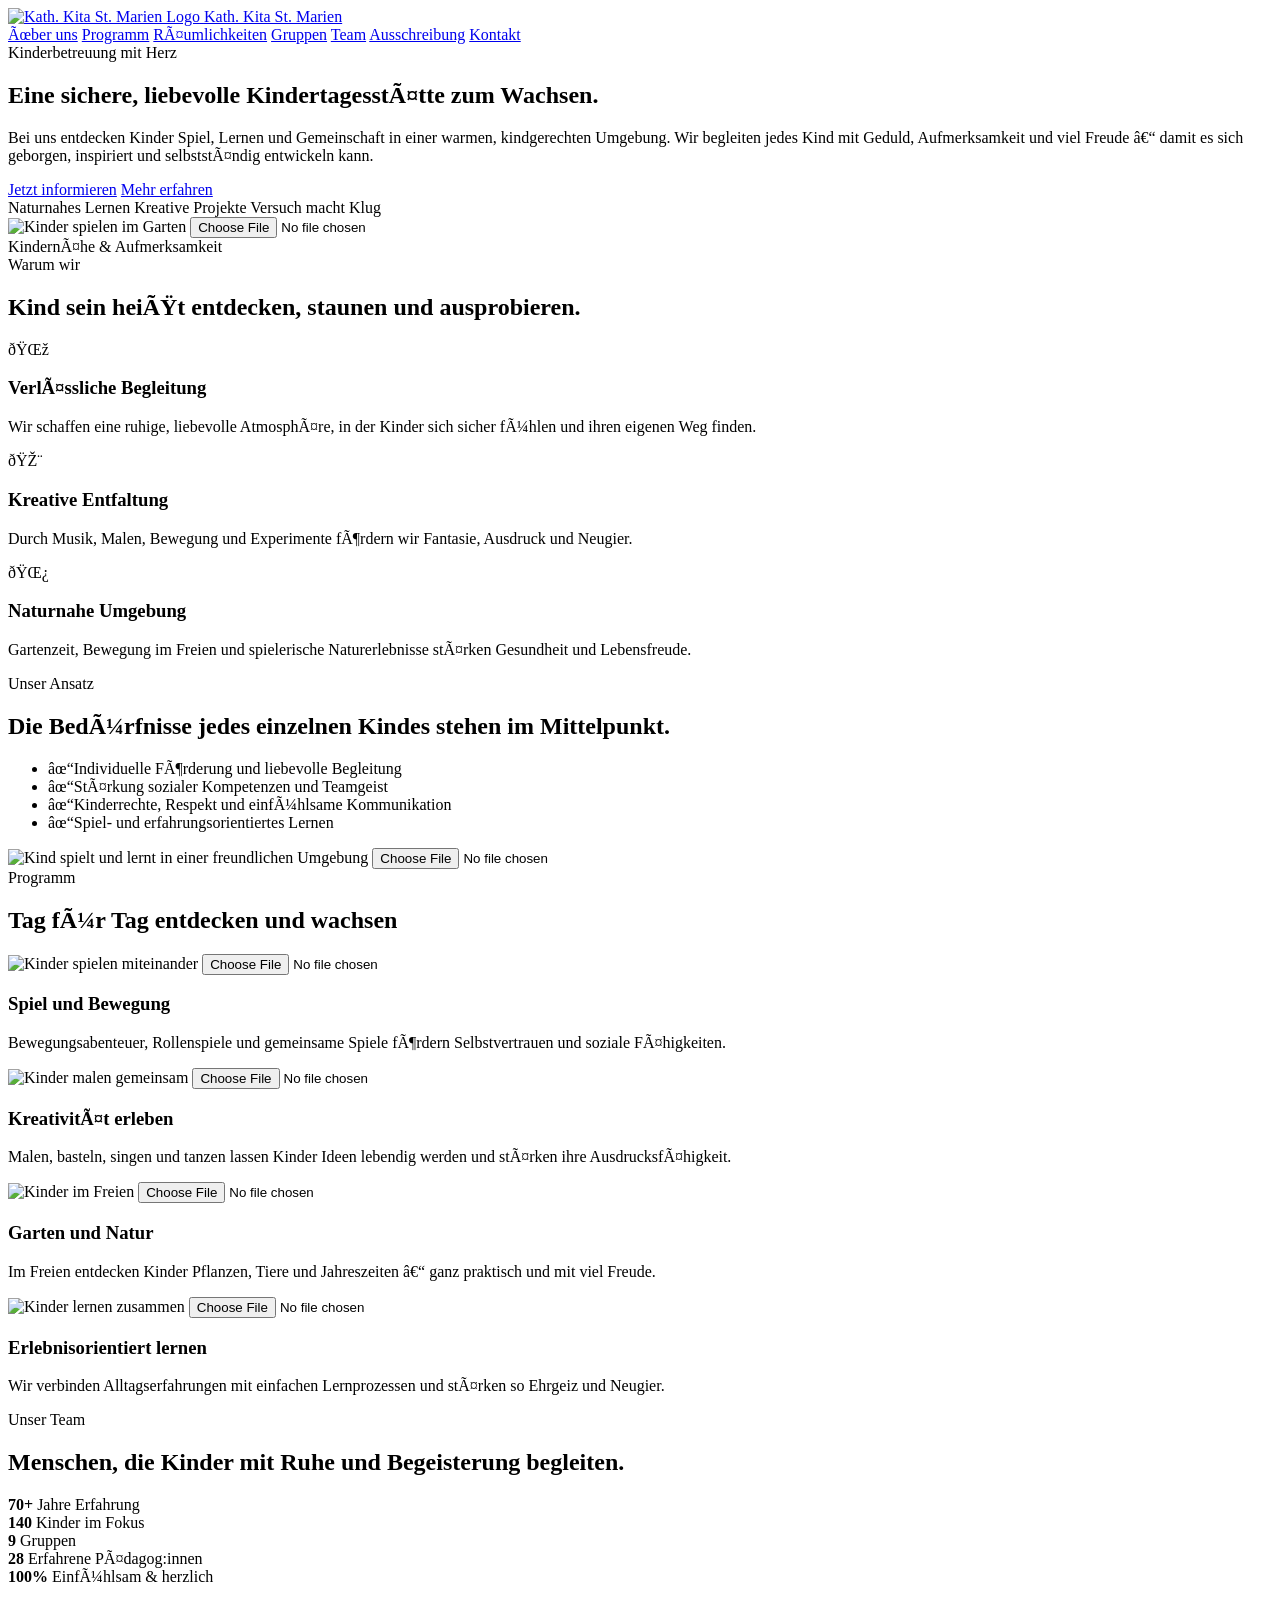
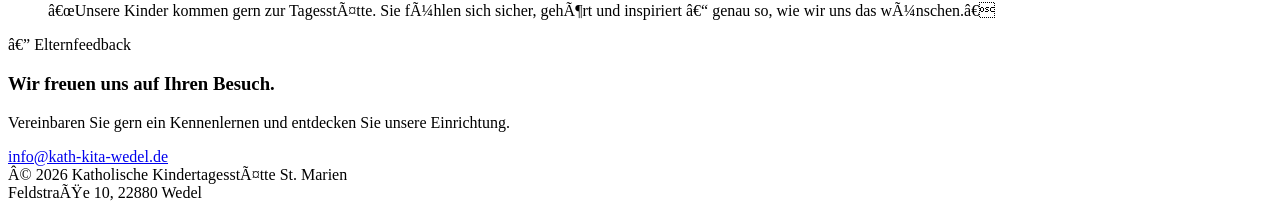
==== index.html @ 7c3480d8 "Create index.html" ====
<!DOCTYPE html>
<html lang="de">
  <head>
    <meta charset="UTF-8" />
    <meta name="viewport" content="width=device-width, initial-scale=1.0" />
    <title>Kath. Kita St. Marien</title>

    <link rel="stylesheet" href="style.css" />
  </head>

  <body class="content-loading">
    <header>
      <div class="container nav">
        <a href="#home" class="logo" aria-label="Kath. Kita St. Marien Startseite">
          <img src="Logo.png" alt="Kath. Kita St. Marien Logo" class="logo-mark" data-image-field="logo" data-page="home" />
          <span>Kath. Kita St. Marien</span>
        </a>

        <nav class="nav-links" aria-label="Hauptnavigation">
          <a href="#ueber-uns">Ãœber uns</a>
          <a href="#programm">Programm</a>
          <a href="raeumlichkeiten.html">RÃ¤umlichkeiten</a>
          <a href="gruppen.html">Gruppen</a>
          <a href="#team">Team</a>
          <a href="ausschreibung.html">Ausschreibung</a>
          <a href="#kontakt">Kontakt</a>
        </nav>

        <div class="editor-header">
          <button id="login-trigger" class="cta cta-secondary small editor-toggle" type="button" title="Website bearbeiten" hidden>âœŽ</button>
          <button id="logout-trigger" class="cta cta-primary small editor-toggle" type="button" title="Abmelden" hidden>âŽ‹</button>
        </div>
      </div>
    </header>

    <div id="login-modal" class="login-modal" hidden>
      <div class="login-card">
        <div class="login-header">
          <h3>Anmeldung</h3>
          <button type="button" class="close-login" id="close-login-modal" aria-label="SchlieÃŸen">Ã—</button>
        </div>
        <form id="login-form">
          <input id="login-email" type="email" placeholder="E-Mail" required />
          <input id="login-password" type="password" placeholder="Passwort" required />
          <button class="cta cta-primary" type="submit">Einloggen</button>
        </form>
        <div id="login-message" class="save-status"></div>
      </div>
    </div>

    <main id="home">
      <section class="hero">
        <div class="container hero-inner">
          <div class="hero-copy">
            <div class="eyebrow" data-field="eyebrow_home" data-page="home">Kinderbetreuung mit Herz</div>
            <h1 data-field="hero_title" data-page="home">Eine sichere, liebevolle KindertagesstÃ¤tte zum Wachsen.</h1>
            <p data-field="hero_text" data-page="home">
              Bei uns entdecken Kinder Spiel, Lernen und Gemeinschaft in einer warmen,
              kindgerechten Umgebung. Wir begleiten jedes Kind mit Geduld, Aufmerksamkeit
              und viel Freude â€“ damit es sich geborgen, inspiriert und selbststÃ¤ndig entwickeln kann.
            </p>

            <div class="hero-actions">
              <a href="#kontakt" class="cta cta-primary">Jetzt informieren</a>
              <a href="#programm" class="cta cta-secondary">Mehr erfahren</a>
            </div>

            <div class="hero-pills" aria-label="Unsere Schwerpunkte">
              <span class="pill" data-field="pill_1" data-page="home">Naturnahes Lernen</span>
              <span class="pill" data-field="pill_2" data-page="home">Kreative Projekte</span>
              <span class="pill" data-field="pill_3" data-page="home">Versuch macht Klug</span>
            </div>
          </div>

          <div class="hero-art" aria-label="Kinder spielen im Garten">
            <div class="image-card">
              <img src="https://images.unsplash.com/photo-1503454537195-1dcabb73ffb9?auto=format&fit=crop&w=900&q=80" alt="Kinder spielen im Garten" data-image-field="hero_image" data-page="home" />
              <input id="file-input-hero_image" class="image-upload" type="file" accept="image/png,image/jpeg,image/webp" />
            </div>
            <div class="floating-note" data-field="hero_note" data-page="home">
              <span>KindernÃ¤he & Aufmerksamkeit</span>
            </div>
          </div>
        </div>
      </section>

      <section class="section" id="ueber-uns">
        <div class="container">
          <div class="section-header">
            <div>
              <div class="eyebrow" data-field="why_eyebrow" data-page="home">Warum wir</div>
              <h2 data-field="why_title" data-page="home">Kind sein heiÃŸt entdecken, staunen und ausprobieren.</h2>
            </div>
          </div>

          <div class="cards">
            <article class="card">
              <div class="icon peach">ðŸŒž</div>
              <h3 data-field="card_title_1" data-page="home">VerlÃ¤ssliche Begleitung</h3>
              <p data-field="card_text_1" data-page="home">Wir schaffen eine ruhige, liebevolle AtmosphÃ¤re, in der Kinder sich sicher fÃ¼hlen und ihren eigenen Weg finden.</p>
            </article>

            <article class="card">
              <div class="icon lavender">ðŸŽ¨</div>
              <h3 data-field="card_title_2" data-page="home">Kreative Entfaltung</h3>
              <p data-field="card_text_2" data-page="home">Durch Musik, Malen, Bewegung und Experimente fÃ¶rdern wir Fantasie, Ausdruck und Neugier.</p>
            </article>

            <article class="card">
              <div class="icon mint">ðŸŒ¿</div>
              <h3 data-field="card_title_3" data-page="home">Naturnahe Umgebung</h3>
              <p data-field="card_text_3" data-page="home">Gartenzeit, Bewegung im Freien und spielerische Naturerlebnisse stÃ¤rken Gesundheit und Lebensfreude.</p>
            </article>
          </div>
        </div>
      </section>

      <section class="section">
        <div class="container about">
          <div class="about-content">
            <div class="eyebrow" data-field="approach_eyebrow" data-page="home">Unser Ansatz</div>
            <h2 data-field="approach_title" data-page="home">Die BedÃ¼rfnisse jedes einzelnen Kindes stehen im Mittelpunkt.</h2>
            <ul class="checklist">
              <li><span class="check">âœ“</span><span data-field="check_1" data-page="home">Individuelle FÃ¶rderung und liebevolle Begleitung</span></li>
              <li><span class="check">âœ“</span><span data-field="check_2" data-page="home">StÃ¤rkung sozialer Kompetenzen und Teamgeist</span></li>
              <li><span class="check">âœ“</span><span data-field="check_3" data-page="home">Kinderrechte, Respekt und einfÃ¼hlsame Kommunikation</span></li>
              <li><span class="check">âœ“</span><span data-field="check_4" data-page="home">Spiel- und erfahrungsorientiertes Lernen</span></li>
            </ul>
          </div>

          <div class="about-photo" aria-label="Kind in der TagesstÃ¤tte">
            <img src="https://images.unsplash.com/photo-1516627145497-ae6968895b74?auto=format&fit=crop&w=900&q=80" alt="Kind spielt und lernt in einer freundlichen Umgebung" data-image-field="about_image" data-page="home" />
            <input id="file-input-about_image" class="image-upload" type="file" accept="image/png,image/jpeg,image/webp" />
          </div>
        </div>
      </section>

      <section class="section" id="programm">
        <div class="container">
          <div class="section-header">
            <div>
              <div class="eyebrow" data-field="program_eyebrow" data-page="home">Programm</div>
              <h2 data-field="program_title" data-page="home">Tag fÃ¼r Tag entdecken und wachsen</h2>
            </div>
          </div>

          <div class="program-grid">
            <article class="program-item">
              <img src="https://images.unsplash.com/photo-1516627145497-ae6968895b74?auto=format&fit=crop&w=900&q=80" alt="Kinder spielen miteinander" data-image-field="program_image_1" data-page="home" />
              <input id="file-input-program_image_1" class="image-upload" type="file" accept="image/png,image/jpeg,image/webp" />
              <div class="program-content">
                <h3 data-field="program_title_1" data-page="home">Spiel und Bewegung</h3>
                <p data-field="program_text_1" data-page="home">Bewegungsabenteuer, Rollenspiele und gemeinsame Spiele fÃ¶rdern Selbstvertrauen und soziale FÃ¤higkeiten.</p>
              </div>
            </article>

            <article class="program-item">
              <img src="https://images.unsplash.com/photo-1503676260728-1c00da094a0b?auto=format&fit=crop&w=900&q=80" alt="Kinder malen gemeinsam" data-image-field="program_image_2" data-page="home" />
              <input id="file-input-program_image_2" class="image-upload" type="file" accept="image/png,image/jpeg,image/webp" />
              <div class="program-content">
                <h3 data-field="program_title_2" data-page="home">KreativitÃ¤t erleben</h3>
                <p data-field="program_text_2" data-page="home">Malen, basteln, singen und tanzen lassen Kinder Ideen lebendig werden und stÃ¤rken ihre AusdrucksfÃ¤higkeit.</p>
              </div>
            </article>

            <article class="program-item">
              <img src="https://images.unsplash.com/photo-1503454537195-1dcabb73ffb9?auto=format&fit=crop&w=900&q=80" alt="Kinder im Freien" data-image-field="program_image_3" data-page="home" />
              <input id="file-input-program_image_3" class="image-upload" type="file" accept="image/png,image/jpeg,image/webp" />
              <div class="program-content">
                <h3 data-field="program_title_3" data-page="home">Garten und Natur</h3>
                <p data-field="program_text_3" data-page="home">Im Freien entdecken Kinder Pflanzen, Tiere und Jahreszeiten â€“ ganz praktisch und mit viel Freude.</p>
              </div>
            </article>

            <article class="program-item">
              <img src="https://images.unsplash.com/photo-1544717305-2782549b5136?auto=format&fit=crop&w=900&q=80" alt="Kinder lernen zusammen" data-image-field="program_image_4" data-page="home" />
              <input id="file-input-program_image_4" class="image-upload" type="file" accept="image/png,image/jpeg,image/webp" />
              <div class="program-content">
                <h3 data-field="program_title_4" data-page="home">Erlebnisorientiert lernen</h3>
                <p data-field="program_text_4" data-page="home">Wir verbinden Alltagserfahrungen mit einfachen Lernprozessen und stÃ¤rken so Ehrgeiz und Neugier.</p>
              </div>
            </article>
          </div>
        </div>
      </section>

      <section class="section" id="team">
        <div class="container">
          <div class="section-header">
            <div>
              <div class="eyebrow" data-field="team_eyebrow" data-page="home">Unser Team</div>
              <h2 data-field="team_title" data-page="home">Menschen, die Kinder mit Ruhe und Begeisterung begleiten.</h2>
            </div>
          </div>

          <div class="stats">
            <div class="stat">
              <strong>70+</strong>
              <span>Jahre Erfahrung</span>
            </div>
            <div class="stat">
              <strong>140</strong>
              <span>Kinder im Fokus</span>
            </div>
            <div class="stat">
              <strong>9</strong>
              <span>Gruppen</span>
            </div>
            <div class="stat">
              <strong>28</strong>
              <span>Erfahrene PÃ¤dagog:innen</span>
            </div>
            <div class="stat">
              <strong>100%</strong>
              <span>EinfÃ¼hlsam & herzlich</span>
            </div>
          </div>
        </div>
      </section>

      <section class="section">
        <div class="container testimonial-box">
          <blockquote>
            â€œUnsere Kinder kommen gern zur TagesstÃ¤tte. Sie fÃ¼hlen sich sicher, gehÃ¶rt und inspiriert â€“ genau so, wie wir uns das wÃ¼nschen.â€
          </blockquote>
          <div class="quote-author">â€” Elternfeedback</div>
        </div>
      </section>

      <section class="section" id="kontakt">
        <div class="container">
          <div class="cta-banner">
            <div>
              <h3 data-field="contact_title" data-page="home">Wir freuen uns auf Ihren Besuch.</h3>
              <p data-field="contact_text" data-page="home">Vereinbaren Sie gern ein Kennenlernen und entdecken Sie unsere Einrichtung.</p>
            </div>
            <a href="mailto:info@kath-kita-wedel.de" class="cta cta-secondary" data-field="contact_email" data-page="home">info@kath-kita-wedel.de</a>
          </div>
        </div>
      </section>
    </main>

    <footer>
      <div class="container footer-inner">
        <div>Â© 2026 Katholische KindertagesstÃ¤tte St. Marien</div>
        <div>FeldstraÃŸe 10, 22880 Wedel</div>
      </div>
    </footer>
  </body>
  <script src="https://cdn.jsdelivr.net/npm/@supabase/supabase-js@2"></script>
  <script src="supabase-config.js"></script>
  <script src="script.js"></script>
</html>
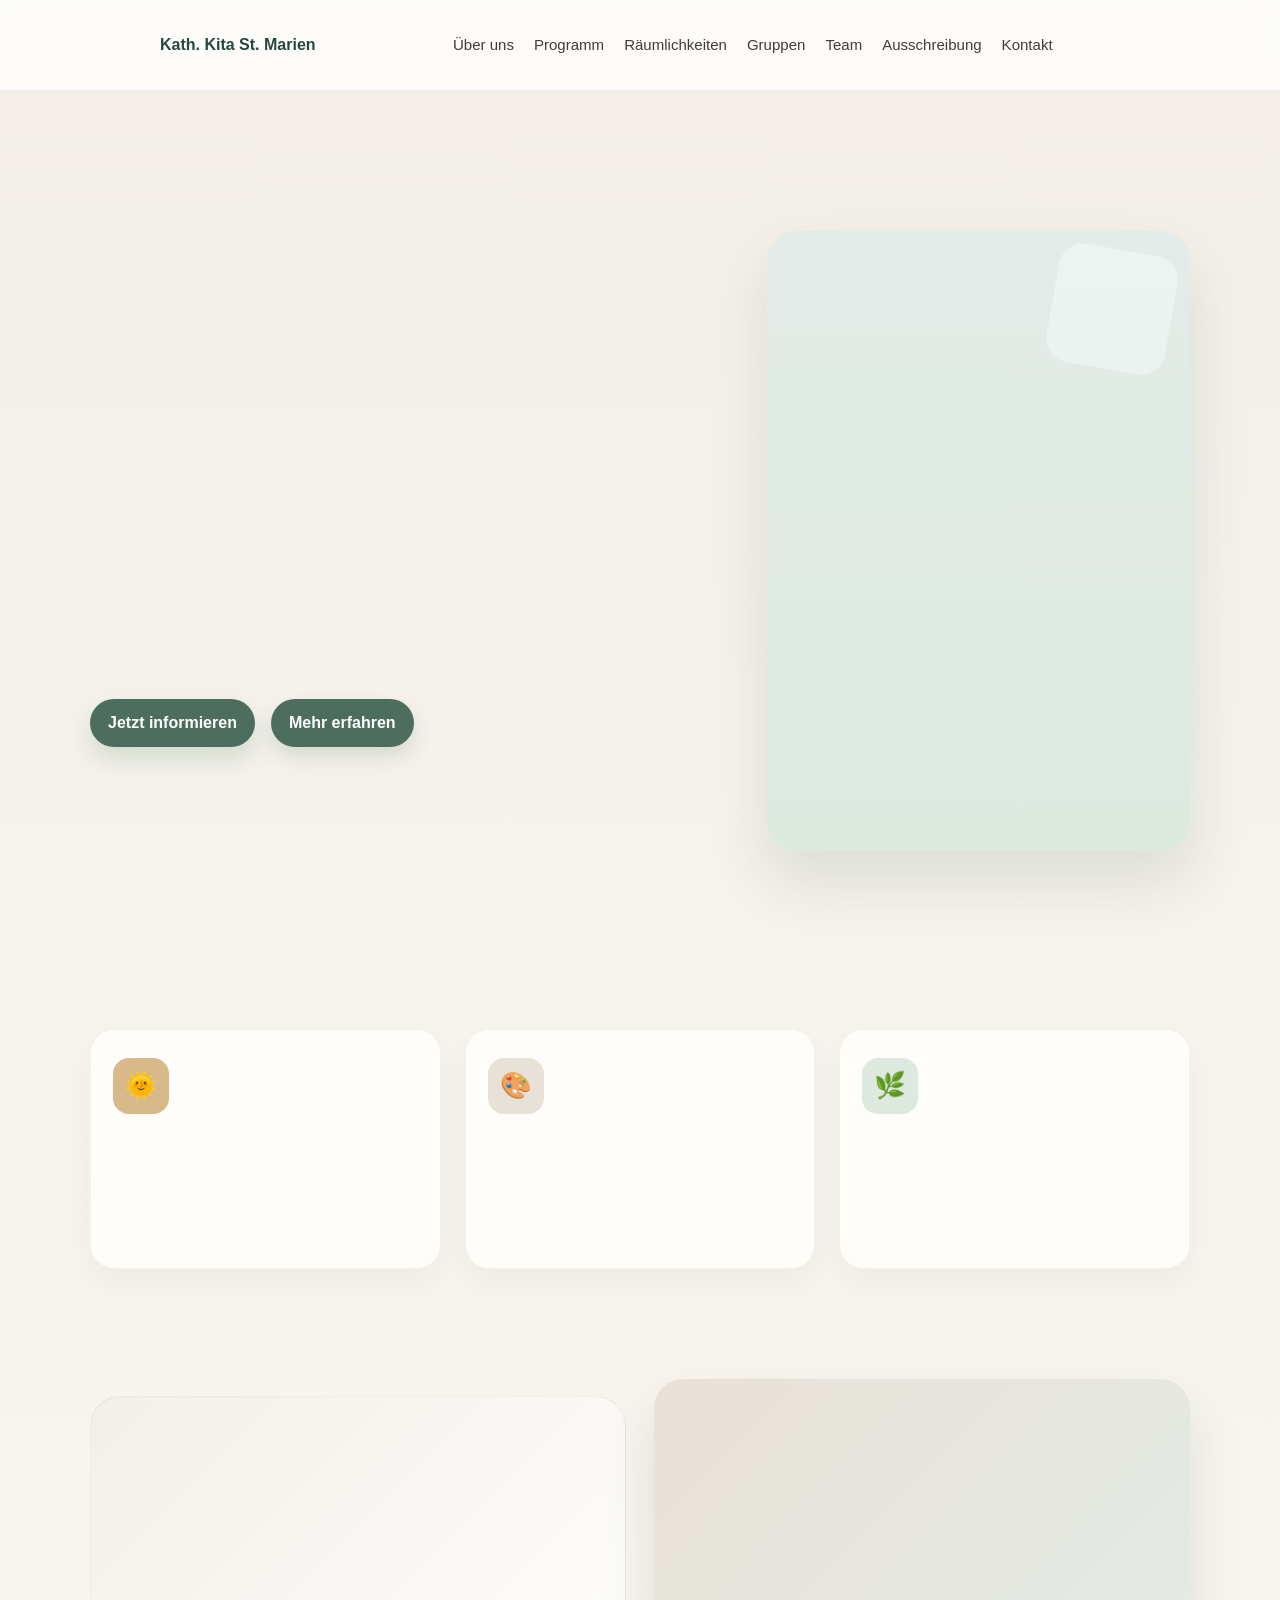
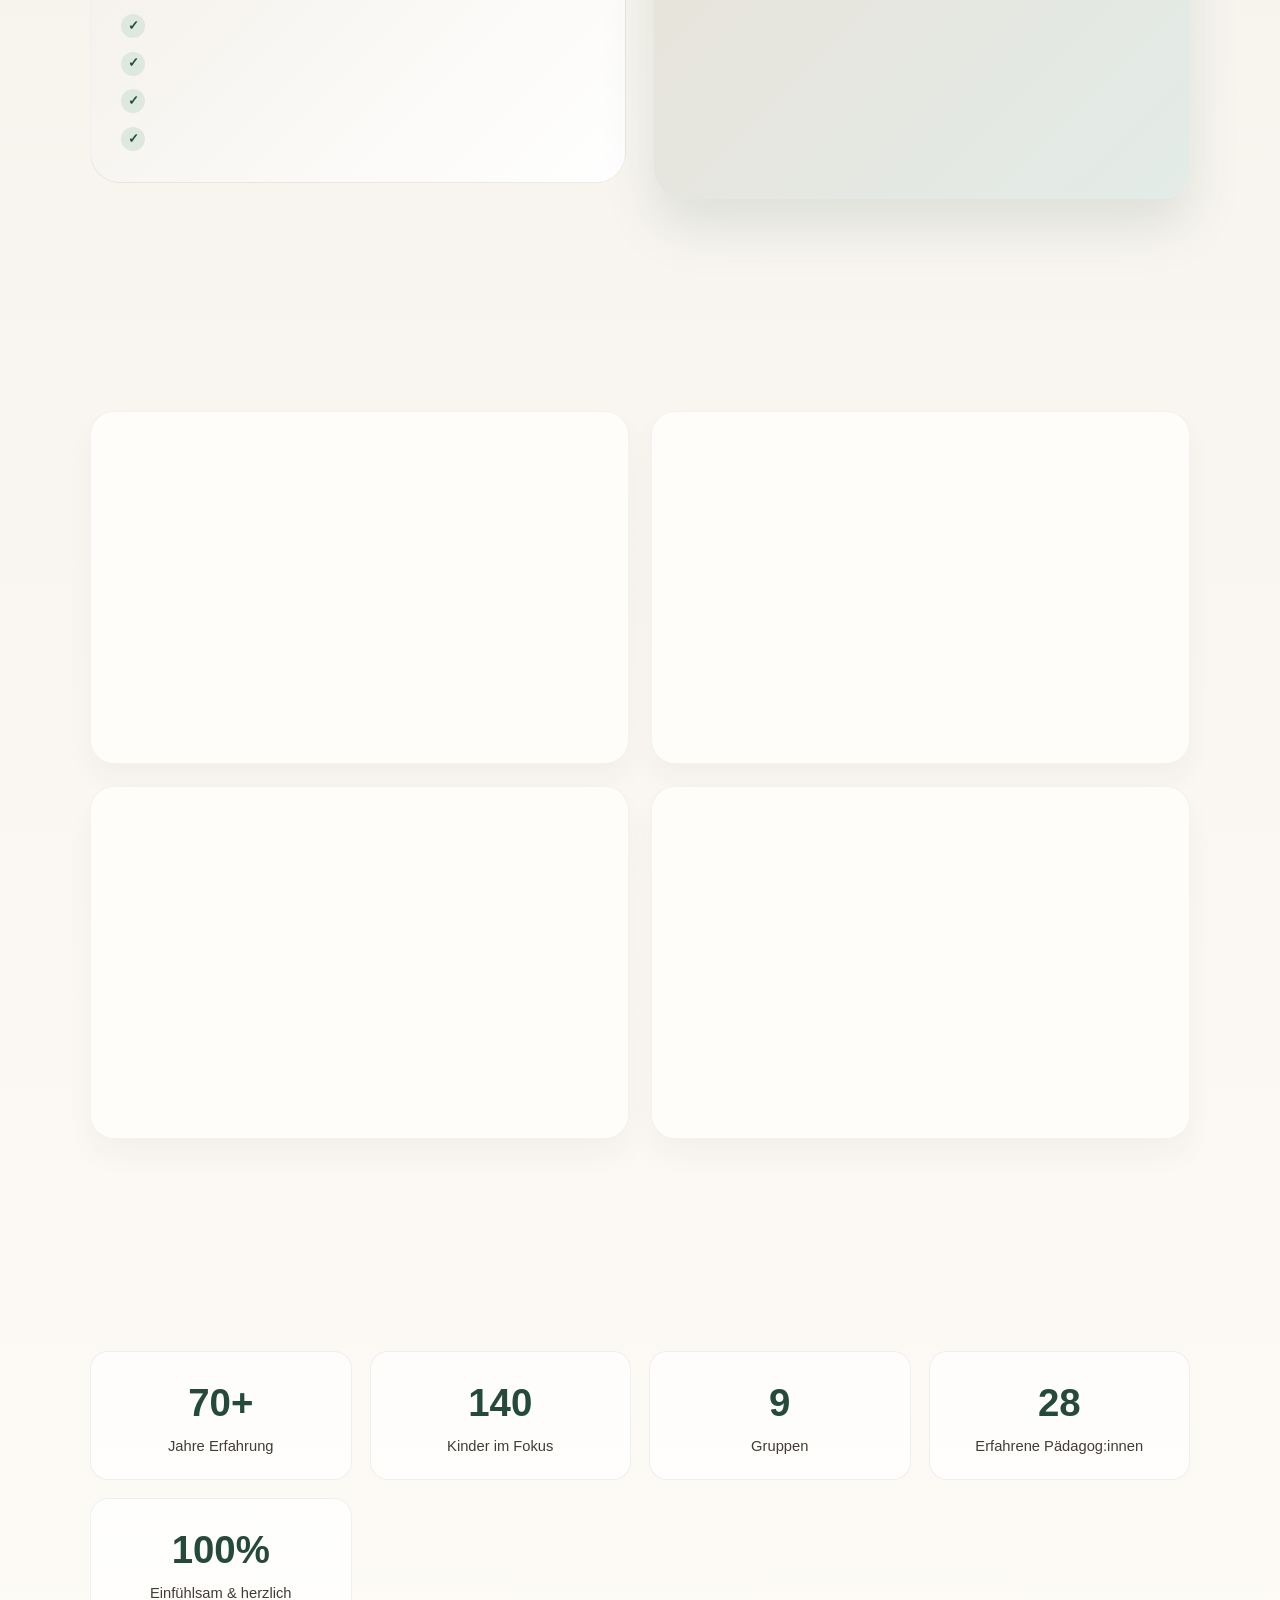
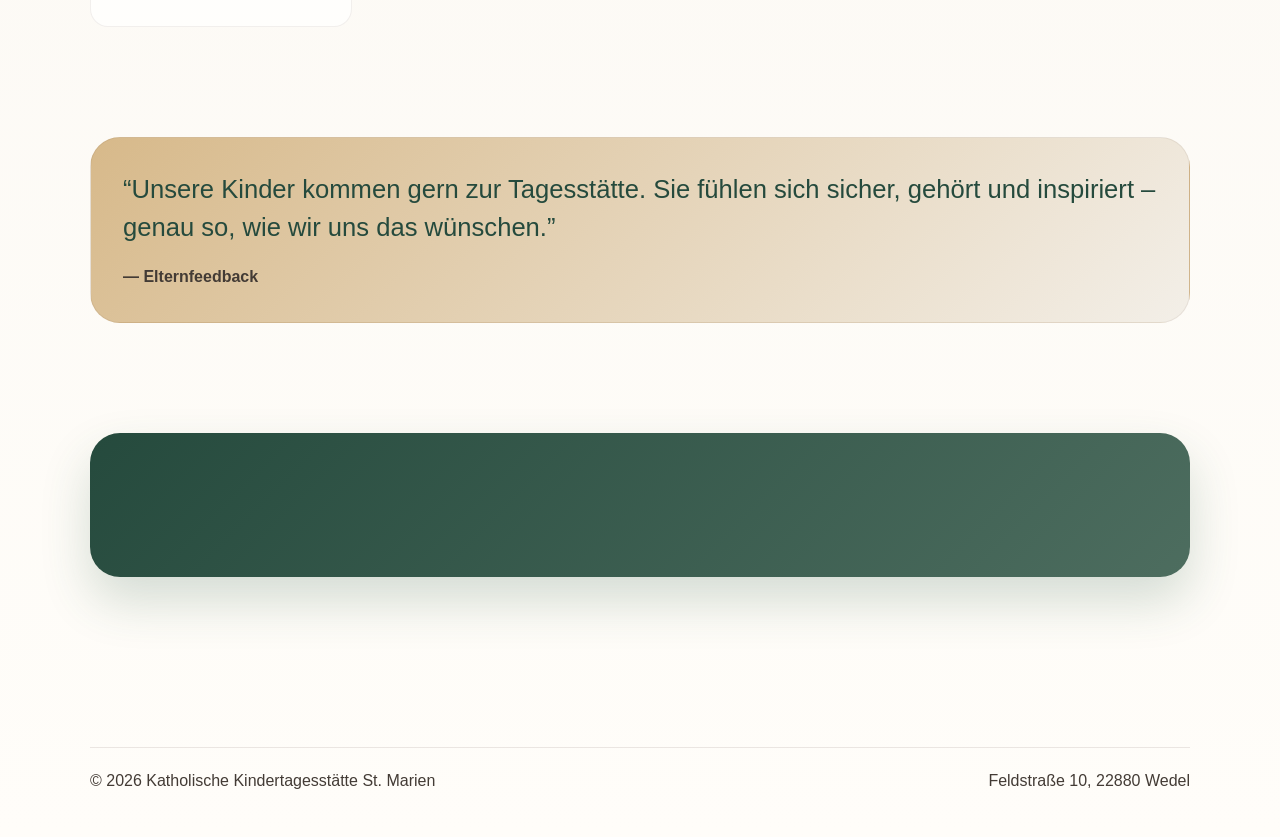
==== commit 6fbc5192: "Rename KitaHomeWebsite.html to index.html" ====
--- a/index.html
+++ b/index.html
@@ -1,254 +1,254 @@
-<!DOCTYPE html>
-<html lang="de">
-  <head>
-    <meta charset="UTF-8" />
-    <meta name="viewport" content="width=device-width, initial-scale=1.0" />
-    <title>Kath. Kita St. Marien</title>
-
-    <link rel="stylesheet" href="style.css" />
-  </head>
-
-  <body class="content-loading">
-    <header>
-      <div class="container nav">
-        <a href="#home" class="logo" aria-label="Kath. Kita St. Marien Startseite">
-          <img src="Logo.png" alt="Kath. Kita St. Marien Logo" class="logo-mark" data-image-field="logo" data-page="home" />
-          <span>Kath. Kita St. Marien</span>
-        </a>
-
-        <nav class="nav-links" aria-label="Hauptnavigation">
-          <a href="#ueber-uns">Ãœber uns</a>
-          <a href="#programm">Programm</a>
-          <a href="raeumlichkeiten.html">RÃ¤umlichkeiten</a>
-          <a href="gruppen.html">Gruppen</a>
-          <a href="#team">Team</a>
-          <a href="ausschreibung.html">Ausschreibung</a>
-          <a href="#kontakt">Kontakt</a>
-        </nav>
-
-        <div class="editor-header">
-          <button id="login-trigger" class="cta cta-secondary small editor-toggle" type="button" title="Website bearbeiten" hidden>âœŽ</button>
-          <button id="logout-trigger" class="cta cta-primary small editor-toggle" type="button" title="Abmelden" hidden>âŽ‹</button>
-        </div>
-      </div>
-    </header>
-
-    <div id="login-modal" class="login-modal" hidden>
-      <div class="login-card">
-        <div class="login-header">
-          <h3>Anmeldung</h3>
-          <button type="button" class="close-login" id="close-login-modal" aria-label="SchlieÃŸen">Ã—</button>
-        </div>
-        <form id="login-form">
-          <input id="login-email" type="email" placeholder="E-Mail" required />
-          <input id="login-password" type="password" placeholder="Passwort" required />
-          <button class="cta cta-primary" type="submit">Einloggen</button>
-        </form>
-        <div id="login-message" class="save-status"></div>
-      </div>
-    </div>
-
-    <main id="home">
-      <section class="hero">
-        <div class="container hero-inner">
-          <div class="hero-copy">
-            <div class="eyebrow" data-field="eyebrow_home" data-page="home">Kinderbetreuung mit Herz</div>
-            <h1 data-field="hero_title" data-page="home">Eine sichere, liebevolle KindertagesstÃ¤tte zum Wachsen.</h1>
-            <p data-field="hero_text" data-page="home">
-              Bei uns entdecken Kinder Spiel, Lernen und Gemeinschaft in einer warmen,
-              kindgerechten Umgebung. Wir begleiten jedes Kind mit Geduld, Aufmerksamkeit
-              und viel Freude â€“ damit es sich geborgen, inspiriert und selbststÃ¤ndig entwickeln kann.
-            </p>
-
-            <div class="hero-actions">
-              <a href="#kontakt" class="cta cta-primary">Jetzt informieren</a>
-              <a href="#programm" class="cta cta-secondary">Mehr erfahren</a>
-            </div>
-
-            <div class="hero-pills" aria-label="Unsere Schwerpunkte">
-              <span class="pill" data-field="pill_1" data-page="home">Naturnahes Lernen</span>
-              <span class="pill" data-field="pill_2" data-page="home">Kreative Projekte</span>
-              <span class="pill" data-field="pill_3" data-page="home">Versuch macht Klug</span>
-            </div>
-          </div>
-
-          <div class="hero-art" aria-label="Kinder spielen im Garten">
-            <div class="image-card">
-              <img src="https://images.unsplash.com/photo-1503454537195-1dcabb73ffb9?auto=format&fit=crop&w=900&q=80" alt="Kinder spielen im Garten" data-image-field="hero_image" data-page="home" />
-              <input id="file-input-hero_image" class="image-upload" type="file" accept="image/png,image/jpeg,image/webp" />
-            </div>
-            <div class="floating-note" data-field="hero_note" data-page="home">
-              <span>KindernÃ¤he & Aufmerksamkeit</span>
-            </div>
-          </div>
-        </div>
-      </section>
-
-      <section class="section" id="ueber-uns">
-        <div class="container">
-          <div class="section-header">
-            <div>
-              <div class="eyebrow" data-field="why_eyebrow" data-page="home">Warum wir</div>
-              <h2 data-field="why_title" data-page="home">Kind sein heiÃŸt entdecken, staunen und ausprobieren.</h2>
-            </div>
-          </div>
-
-          <div class="cards">
-            <article class="card">
-              <div class="icon peach">ðŸŒž</div>
-              <h3 data-field="card_title_1" data-page="home">VerlÃ¤ssliche Begleitung</h3>
-              <p data-field="card_text_1" data-page="home">Wir schaffen eine ruhige, liebevolle AtmosphÃ¤re, in der Kinder sich sicher fÃ¼hlen und ihren eigenen Weg finden.</p>
-            </article>
-
-            <article class="card">
-              <div class="icon lavender">ðŸŽ¨</div>
-              <h3 data-field="card_title_2" data-page="home">Kreative Entfaltung</h3>
-              <p data-field="card_text_2" data-page="home">Durch Musik, Malen, Bewegung und Experimente fÃ¶rdern wir Fantasie, Ausdruck und Neugier.</p>
-            </article>
-
-            <article class="card">
-              <div class="icon mint">ðŸŒ¿</div>
-              <h3 data-field="card_title_3" data-page="home">Naturnahe Umgebung</h3>
-              <p data-field="card_text_3" data-page="home">Gartenzeit, Bewegung im Freien und spielerische Naturerlebnisse stÃ¤rken Gesundheit und Lebensfreude.</p>
-            </article>
-          </div>
-        </div>
-      </section>
-
-      <section class="section">
-        <div class="container about">
-          <div class="about-content">
-            <div class="eyebrow" data-field="approach_eyebrow" data-page="home">Unser Ansatz</div>
-            <h2 data-field="approach_title" data-page="home">Die BedÃ¼rfnisse jedes einzelnen Kindes stehen im Mittelpunkt.</h2>
-            <ul class="checklist">
-              <li><span class="check">âœ“</span><span data-field="check_1" data-page="home">Individuelle FÃ¶rderung und liebevolle Begleitung</span></li>
-              <li><span class="check">âœ“</span><span data-field="check_2" data-page="home">StÃ¤rkung sozialer Kompetenzen und Teamgeist</span></li>
-              <li><span class="check">âœ“</span><span data-field="check_3" data-page="home">Kinderrechte, Respekt und einfÃ¼hlsame Kommunikation</span></li>
-              <li><span class="check">âœ“</span><span data-field="check_4" data-page="home">Spiel- und erfahrungsorientiertes Lernen</span></li>
-            </ul>
-          </div>
-
-          <div class="about-photo" aria-label="Kind in der TagesstÃ¤tte">
-            <img src="https://images.unsplash.com/photo-1516627145497-ae6968895b74?auto=format&fit=crop&w=900&q=80" alt="Kind spielt und lernt in einer freundlichen Umgebung" data-image-field="about_image" data-page="home" />
-            <input id="file-input-about_image" class="image-upload" type="file" accept="image/png,image/jpeg,image/webp" />
-          </div>
-        </div>
-      </section>
-
-      <section class="section" id="programm">
-        <div class="container">
-          <div class="section-header">
-            <div>
-              <div class="eyebrow" data-field="program_eyebrow" data-page="home">Programm</div>
-              <h2 data-field="program_title" data-page="home">Tag fÃ¼r Tag entdecken und wachsen</h2>
-            </div>
-          </div>
-
-          <div class="program-grid">
-            <article class="program-item">
-              <img src="https://images.unsplash.com/photo-1516627145497-ae6968895b74?auto=format&fit=crop&w=900&q=80" alt="Kinder spielen miteinander" data-image-field="program_image_1" data-page="home" />
-              <input id="file-input-program_image_1" class="image-upload" type="file" accept="image/png,image/jpeg,image/webp" />
-              <div class="program-content">
-                <h3 data-field="program_title_1" data-page="home">Spiel und Bewegung</h3>
-                <p data-field="program_text_1" data-page="home">Bewegungsabenteuer, Rollenspiele und gemeinsame Spiele fÃ¶rdern Selbstvertrauen und soziale FÃ¤higkeiten.</p>
-              </div>
-            </article>
-
-            <article class="program-item">
-              <img src="https://images.unsplash.com/photo-1503676260728-1c00da094a0b?auto=format&fit=crop&w=900&q=80" alt="Kinder malen gemeinsam" data-image-field="program_image_2" data-page="home" />
-              <input id="file-input-program_image_2" class="image-upload" type="file" accept="image/png,image/jpeg,image/webp" />
-              <div class="program-content">
-                <h3 data-field="program_title_2" data-page="home">KreativitÃ¤t erleben</h3>
-                <p data-field="program_text_2" data-page="home">Malen, basteln, singen und tanzen lassen Kinder Ideen lebendig werden und stÃ¤rken ihre AusdrucksfÃ¤higkeit.</p>
-              </div>
-            </article>
-
-            <article class="program-item">
-              <img src="https://images.unsplash.com/photo-1503454537195-1dcabb73ffb9?auto=format&fit=crop&w=900&q=80" alt="Kinder im Freien" data-image-field="program_image_3" data-page="home" />
-              <input id="file-input-program_image_3" class="image-upload" type="file" accept="image/png,image/jpeg,image/webp" />
-              <div class="program-content">
-                <h3 data-field="program_title_3" data-page="home">Garten und Natur</h3>
-                <p data-field="program_text_3" data-page="home">Im Freien entdecken Kinder Pflanzen, Tiere und Jahreszeiten â€“ ganz praktisch und mit viel Freude.</p>
-              </div>
-            </article>
-
-            <article class="program-item">
-              <img src="https://images.unsplash.com/photo-1544717305-2782549b5136?auto=format&fit=crop&w=900&q=80" alt="Kinder lernen zusammen" data-image-field="program_image_4" data-page="home" />
-              <input id="file-input-program_image_4" class="image-upload" type="file" accept="image/png,image/jpeg,image/webp" />
-              <div class="program-content">
-                <h3 data-field="program_title_4" data-page="home">Erlebnisorientiert lernen</h3>
-                <p data-field="program_text_4" data-page="home">Wir verbinden Alltagserfahrungen mit einfachen Lernprozessen und stÃ¤rken so Ehrgeiz und Neugier.</p>
-              </div>
-            </article>
-          </div>
-        </div>
-      </section>
-
-      <section class="section" id="team">
-        <div class="container">
-          <div class="section-header">
-            <div>
-              <div class="eyebrow" data-field="team_eyebrow" data-page="home">Unser Team</div>
-              <h2 data-field="team_title" data-page="home">Menschen, die Kinder mit Ruhe und Begeisterung begleiten.</h2>
-            </div>
-          </div>
-
-          <div class="stats">
-            <div class="stat">
-              <strong>70+</strong>
-              <span>Jahre Erfahrung</span>
-            </div>
-            <div class="stat">
-              <strong>140</strong>
-              <span>Kinder im Fokus</span>
-            </div>
-            <div class="stat">
-              <strong>9</strong>
-              <span>Gruppen</span>
-            </div>
-            <div class="stat">
-              <strong>28</strong>
-              <span>Erfahrene PÃ¤dagog:innen</span>
-            </div>
-            <div class="stat">
-              <strong>100%</strong>
-              <span>EinfÃ¼hlsam & herzlich</span>
-            </div>
-          </div>
-        </div>
-      </section>
-
-      <section class="section">
-        <div class="container testimonial-box">
-          <blockquote>
-            â€œUnsere Kinder kommen gern zur TagesstÃ¤tte. Sie fÃ¼hlen sich sicher, gehÃ¶rt und inspiriert â€“ genau so, wie wir uns das wÃ¼nschen.â€
-          </blockquote>
-          <div class="quote-author">â€” Elternfeedback</div>
-        </div>
-      </section>
-
-      <section class="section" id="kontakt">
-        <div class="container">
-          <div class="cta-banner">
-            <div>
-              <h3 data-field="contact_title" data-page="home">Wir freuen uns auf Ihren Besuch.</h3>
-              <p data-field="contact_text" data-page="home">Vereinbaren Sie gern ein Kennenlernen und entdecken Sie unsere Einrichtung.</p>
-            </div>
-            <a href="mailto:info@kath-kita-wedel.de" class="cta cta-secondary" data-field="contact_email" data-page="home">info@kath-kita-wedel.de</a>
-          </div>
-        </div>
-      </section>
-    </main>
-
-    <footer>
-      <div class="container footer-inner">
-        <div>Â© 2026 Katholische KindertagesstÃ¤tte St. Marien</div>
-        <div>FeldstraÃŸe 10, 22880 Wedel</div>
-      </div>
-    </footer>
-  </body>
-  <script src="https://cdn.jsdelivr.net/npm/@supabase/supabase-js@2"></script>
-  <script src="supabase-config.js"></script>
-  <script src="script.js"></script>
-</html>
-
+﻿<!DOCTYPE html>
+<html lang="de">
+  <head>
+    <meta charset="UTF-8" />
+    <meta name="viewport" content="width=device-width, initial-scale=1.0" />
+    <title>Kath. Kita St. Marien</title>
+
+    <link rel="stylesheet" href="style.css" />
+  </head>
+
+  <body class="content-loading">
+    <header>
+      <div class="container nav">
+        <a href="#home" class="logo" aria-label="Kath. Kita St. Marien Startseite">
+          <img src="Logo.png" alt="Kath. Kita St. Marien Logo" class="logo-mark" data-image-field="logo" data-page="home" />
+          <span>Kath. Kita St. Marien</span>
+        </a>
+
+        <nav class="nav-links" aria-label="Hauptnavigation">
+          <a href="#ueber-uns">Über uns</a>
+          <a href="#programm">Programm</a>
+          <a href="raeumlichkeiten.html">Räumlichkeiten</a>
+          <a href="gruppen.html">Gruppen</a>
+          <a href="#team">Team</a>
+          <a href="ausschreibung.html">Ausschreibung</a>
+          <a href="#kontakt">Kontakt</a>
+        </nav>
+
+        <div class="editor-header">
+          <button id="login-trigger" class="cta cta-secondary small editor-toggle" type="button" title="Website bearbeiten" hidden>✎</button>
+          <button id="logout-trigger" class="cta cta-primary small editor-toggle" type="button" title="Abmelden" hidden>↪</button>
+        </div>
+      </div>
+    </header>
+
+    <div id="login-modal" class="login-modal" hidden>
+      <div class="login-card">
+        <div class="login-header">
+          <h3>Anmeldung</h3>
+          <button type="button" class="close-login" id="close-login-modal" aria-label="Schließen">×</button>
+        </div>
+        <form id="login-form">
+          <input id="login-email" type="email" placeholder="E-Mail" required />
+          <input id="login-password" type="password" placeholder="Passwort" required />
+          <button class="cta cta-primary" type="submit">Einloggen</button>
+        </form>
+        <div id="login-message" class="save-status"></div>
+      </div>
+    </div>
+
+    <main id="home">
+      <section class="hero">
+        <div class="container hero-inner">
+          <div class="hero-copy">
+            <div class="eyebrow" data-field="eyebrow_home" data-page="home">Kinderbetreuung mit Herz</div>
+            <h1 data-field="hero_title" data-page="home">Eine sichere, liebevolle Kindertagesstätte zum Wachsen.</h1>
+            <p data-field="hero_text" data-page="home">
+              Bei uns entdecken Kinder Spiel, Lernen und Gemeinschaft in einer warmen,
+              kindgerechten Umgebung. Wir begleiten jedes Kind mit Geduld, Aufmerksamkeit
+              und viel Freude – damit es sich geborgen, inspiriert und selbstständig entwickeln kann.
+            </p>
+
+            <div class="hero-actions">
+              <a href="#kontakt" class="cta cta-primary">Jetzt informieren</a>
+              <a href="#programm" class="cta cta-secondary">Mehr erfahren</a>
+            </div>
+
+            <div class="hero-pills" aria-label="Unsere Schwerpunkte">
+              <span class="pill" data-field="pill_1" data-page="home">Naturnahes Lernen</span>
+              <span class="pill" data-field="pill_2" data-page="home">Kreative Projekte</span>
+              <span class="pill" data-field="pill_3" data-page="home">Versuch macht Klug</span>
+            </div>
+          </div>
+
+          <div class="hero-art" aria-label="Kinder spielen im Garten">
+            <div class="image-card">
+              <img src="https://images.unsplash.com/photo-1503454537195-1dcabb73ffb9?auto=format&fit=crop&w=900&q=80" alt="Kinder spielen im Garten" data-image-field="hero_image" data-page="home" />
+              <input id="file-input-hero_image" class="image-upload" type="file" accept="image/png,image/jpeg,image/webp" />
+            </div>
+            <div class="floating-note" data-field="hero_note" data-page="home">
+              <span>Kindernähe & Aufmerksamkeit</span>
+            </div>
+          </div>
+        </div>
+      </section>
+
+      <section class="section" id="ueber-uns">
+        <div class="container">
+          <div class="section-header">
+            <div>
+              <div class="eyebrow" data-field="why_eyebrow" data-page="home">Warum wir</div>
+              <h2 data-field="why_title" data-page="home">Kind sein heißt entdecken, staunen und ausprobieren.</h2>
+            </div>
+          </div>
+
+          <div class="cards">
+            <article class="card">
+              <div class="icon peach">🌞</div>
+              <h3 data-field="card_title_1" data-page="home">Verlässliche Begleitung</h3>
+              <p data-field="card_text_1" data-page="home">Wir schaffen eine ruhige, liebevolle Atmosphäre, in der Kinder sich sicher fühlen und ihren eigenen Weg finden.</p>
+            </article>
+
+            <article class="card">
+              <div class="icon lavender">🎨</div>
+              <h3 data-field="card_title_2" data-page="home">Kreative Entfaltung</h3>
+              <p data-field="card_text_2" data-page="home">Durch Musik, Malen, Bewegung und Experimente fördern wir Fantasie, Ausdruck und Neugier.</p>
+            </article>
+
+            <article class="card">
+              <div class="icon mint">🌿</div>
+              <h3 data-field="card_title_3" data-page="home">Naturnahe Umgebung</h3>
+              <p data-field="card_text_3" data-page="home">Gartenzeit, Bewegung im Freien und spielerische Naturerlebnisse stärken Gesundheit und Lebensfreude.</p>
+            </article>
+          </div>
+        </div>
+      </section>
+
+      <section class="section">
+        <div class="container about">
+          <div class="about-content">
+            <div class="eyebrow" data-field="approach_eyebrow" data-page="home">Unser Ansatz</div>
+            <h2 data-field="approach_title" data-page="home">Die Bedürfnisse jedes einzelnen Kindes stehen im Mittelpunkt.</h2>
+            <ul class="checklist">
+              <li><span class="check">✓</span><span data-field="check_1" data-page="home">Individuelle Förderung und liebevolle Begleitung</span></li>
+              <li><span class="check">✓</span><span data-field="check_2" data-page="home">Stärkung sozialer Kompetenzen und Teamgeist</span></li>
+              <li><span class="check">✓</span><span data-field="check_3" data-page="home">Kinderrechte, Respekt und einfühlsame Kommunikation</span></li>
+              <li><span class="check">✓</span><span data-field="check_4" data-page="home">Spiel- und erfahrungsorientiertes Lernen</span></li>
+            </ul>
+          </div>
+
+          <div class="about-photo" aria-label="Kind in der Tagesstätte">
+            <img src="https://images.unsplash.com/photo-1516627145497-ae6968895b74?auto=format&fit=crop&w=900&q=80" alt="Kind spielt und lernt in einer freundlichen Umgebung" data-image-field="about_image" data-page="home" />
+            <input id="file-input-about_image" class="image-upload" type="file" accept="image/png,image/jpeg,image/webp" />
+          </div>
+        </div>
+      </section>
+
+      <section class="section" id="programm">
+        <div class="container">
+          <div class="section-header">
+            <div>
+              <div class="eyebrow" data-field="program_eyebrow" data-page="home">Programm</div>
+              <h2 data-field="program_title" data-page="home">Tag für Tag entdecken und wachsen</h2>
+            </div>
+          </div>
+
+          <div class="program-grid">
+            <article class="program-item">
+              <img src="https://images.unsplash.com/photo-1516627145497-ae6968895b74?auto=format&fit=crop&w=900&q=80" alt="Kinder spielen miteinander" data-image-field="program_image_1" data-page="home" />
+              <input id="file-input-program_image_1" class="image-upload" type="file" accept="image/png,image/jpeg,image/webp" />
+              <div class="program-content">
+                <h3 data-field="program_title_1" data-page="home">Spiel und Bewegung</h3>
+                <p data-field="program_text_1" data-page="home">Bewegungsabenteuer, Rollenspiele und gemeinsame Spiele fördern Selbstvertrauen und soziale Fähigkeiten.</p>
+              </div>
+            </article>
+
+            <article class="program-item">
+              <img src="https://images.unsplash.com/photo-1503676260728-1c00da094a0b?auto=format&fit=crop&w=900&q=80" alt="Kinder malen gemeinsam" data-image-field="program_image_2" data-page="home" />
+              <input id="file-input-program_image_2" class="image-upload" type="file" accept="image/png,image/jpeg,image/webp" />
+              <div class="program-content">
+                <h3 data-field="program_title_2" data-page="home">Kreativität erleben</h3>
+                <p data-field="program_text_2" data-page="home">Malen, basteln, singen und tanzen lassen Kinder Ideen lebendig werden und stärken ihre Ausdrucksfähigkeit.</p>
+              </div>
+            </article>
+
+            <article class="program-item">
+              <img src="https://images.unsplash.com/photo-1503454537195-1dcabb73ffb9?auto=format&fit=crop&w=900&q=80" alt="Kinder im Freien" data-image-field="program_image_3" data-page="home" />
+              <input id="file-input-program_image_3" class="image-upload" type="file" accept="image/png,image/jpeg,image/webp" />
+              <div class="program-content">
+                <h3 data-field="program_title_3" data-page="home">Garten und Natur</h3>
+                <p data-field="program_text_3" data-page="home">Im Freien entdecken Kinder Pflanzen, Tiere und Jahreszeiten – ganz praktisch und mit viel Freude.</p>
+              </div>
+            </article>
+
+            <article class="program-item">
+              <img src="https://images.unsplash.com/photo-1544717305-2782549b5136?auto=format&fit=crop&w=900&q=80" alt="Kinder lernen zusammen" data-image-field="program_image_4" data-page="home" />
+              <input id="file-input-program_image_4" class="image-upload" type="file" accept="image/png,image/jpeg,image/webp" />
+              <div class="program-content">
+                <h3 data-field="program_title_4" data-page="home">Erlebnisorientiert lernen</h3>
+                <p data-field="program_text_4" data-page="home">Wir verbinden Alltagserfahrungen mit einfachen Lernprozessen und stärken so Ehrgeiz und Neugier.</p>
+              </div>
+            </article>
+          </div>
+        </div>
+      </section>
+
+      <section class="section" id="team">
+        <div class="container">
+          <div class="section-header">
+            <div>
+              <div class="eyebrow" data-field="team_eyebrow" data-page="home">Unser Team</div>
+              <h2 data-field="team_title" data-page="home">Menschen, die Kinder mit Ruhe und Begeisterung begleiten.</h2>
+            </div>
+          </div>
+
+          <div class="stats">
+            <div class="stat">
+              <strong>70+</strong>
+              <span>Jahre Erfahrung</span>
+            </div>
+            <div class="stat">
+              <strong>140</strong>
+              <span>Kinder im Fokus</span>
+            </div>
+            <div class="stat">
+              <strong>9</strong>
+              <span>Gruppen</span>
+            </div>
+            <div class="stat">
+              <strong>28</strong>
+              <span>Erfahrene Pädagog:innen</span>
+            </div>
+            <div class="stat">
+              <strong>100%</strong>
+              <span>Einfühlsam & herzlich</span>
+            </div>
+          </div>
+        </div>
+      </section>
+
+      <section class="section">
+        <div class="container testimonial-box">
+          <blockquote>
+            “Unsere Kinder kommen gern zur Tagesstätte. Sie fühlen sich sicher, gehört und inspiriert – genau so, wie wir uns das wünschen.”
+          </blockquote>
+          <div class="quote-author">— Elternfeedback</div>
+        </div>
+      </section>
+
+      <section class="section" id="kontakt">
+        <div class="container">
+          <div class="cta-banner">
+            <div>
+              <h3 data-field="contact_title" data-page="home">Wir freuen uns auf Ihren Besuch.</h3>
+              <p data-field="contact_text" data-page="home">Vereinbaren Sie gern ein Kennenlernen und entdecken Sie unsere Einrichtung.</p>
+            </div>
+            <a href="mailto:info@kath-kita-wedel.de" class="cta cta-secondary" data-field="contact_email" data-page="home">info@kath-kita-wedel.de</a>
+          </div>
+        </div>
+      </section>
+    </main>
+
+    <footer>
+      <div class="container footer-inner">
+        <div>© 2026 Katholische Kindertagesstätte St. Marien</div>
+        <div>Feldstraße 10, 22880 Wedel</div>
+      </div>
+    </footer>
+  </body>
+  <script src="https://cdn.jsdelivr.net/npm/@supabase/supabase-js@2"></script>
+  <script src="supabase-config.js"></script>
+  <script src="script.js"></script>
+</html>
+
--- a/style.css
+++ b/style.css
@@ -0,0 +1,1554 @@
+﻿
+      :root { --sand:#f3efe8; --green:#4d6d5f; --green-dark:#254a3d; --brown:#433b35; --card:#fffdf9; }
+      * { box-sizing:border-box; }
+      body { margin:0; min-height:100vh; font-family:"Segoe UI",Tahoma,Geneva,Verdana,sans-serif; background:linear-gradient(180deg,var(--sand),#fffdf9); color:#1f2d2a; }
+      a { color:inherit; text-decoration:none; }
+      .container { width:min(1000px,calc(100% - 32px)); margin:0 auto; }
+      header { background:rgba(255,255,255,.8); border-bottom:1px solid rgba(67,59,53,.1); }
+      .nav { display:flex; justify-content:space-between; align-items:center; gap:20px; padding:18px 0; }
+      .logo { color:var(--green-dark); font-weight:700; }
+      .nav-links { display:flex; gap:18px; flex-wrap:wrap; color:var(--brown); }
+      main { padding:70px 0; }
+      h1 { margin:0 0 12px; color:var(--green-dark); font-size:clamp(2rem,5vw,3.5rem); }
+      .intro { color:rgba(47,42,39,.75); }
+      .request-list { display:grid; gap:14px; margin-top:32px; }
+      .request { display:flex; align-items:center; justify-content:space-between; gap:20px; padding:20px; background:var(--card); border:1px solid rgba(67,59,53,.1); border-radius:16px; box-shadow:0 12px 24px rgba(37,74,61,.06); }
+      .request strong { display:block; color:var(--green-dark); }
+      .request small { color:var(--brown); }
+      .actions { display:flex; gap:8px; flex-wrap:wrap; }
+      button { border:0; border-radius:999px; padding:10px 16px; font:inherit; font-weight:600; cursor:pointer; }
+      .approve { background:var(--green); color:#fff; }
+      .reject { background:#eadbd5; color:#7b3f35; }
+      .message { margin-top:20px; color:var(--green-dark); }
+      .blocked { padding:24px; background:#fff; border-radius:16px; color:#7b3f35; }
+      @media (max-width:650px) { .nav { flex-direction:column; align-items:flex-start; } .request { align-items:flex-start; flex-direction:column; } }
+    
+
+      body.content-loading [data-field], body.content-loading [data-image-field] { visibility:hidden; }
+      :root {
+        --sand: #f3efe8;
+        --peach: #d7b98a;
+        --lavender: #e8e1d7;
+        --mint: #dde9df;
+        --sky: #e3ece8;
+        --green: #4d6d5f;
+        --green-dark: #254a3d;
+        --brown: #433b35;
+        --text: #1f2d2a;
+        --card: #fffdf9;
+        --shadow: rgba(37, 74, 61, 0.12);
+      }
+
+      * { box-sizing: border-box; }
+      body {
+        margin: 0;
+        font-family: "Segoe UI", Tahoma, Geneva, Verdana, sans-serif;
+        background: linear-gradient(180deg, var(--sand) 0%, #fffdf9 100%);
+        color: var(--text);
+        line-height: 1.7;
+      }
+
+      img { max-width: 100%; display: block; }
+      a { color: inherit; text-decoration: none; }
+      .container { width: min(1100px, calc(100% - 32px)); margin: 0 auto; }
+
+      header {
+        background: rgba(255,255,255,0.7);
+        backdrop-filter: blur(10px);
+        position: sticky;
+        top: 0;
+        z-index: 10;
+        border-bottom: 1px solid rgba(67, 59, 53, 0.08);
+      }
+
+      .nav {
+        display: flex;
+        align-items: center;
+        justify-content: space-between;
+        padding: 18px 0;
+        gap: 20px;
+      }
+
+      .logo {
+        display: flex;
+        align-items: center;
+        gap: 12px;
+        font-weight: 700;
+        color: var(--green-dark);
+      }
+
+    .logo-mark {
+        width: 80px;
+        height: 80px;
+        border-radius: 14px;
+        background: linear-gradient(135deg, var(--peach), var(--mint));
+        display: grid;
+        place-items: center;
+        font-size: 1.4rem;
+      }
+
+      .nav-links {
+        display: flex;
+        gap: 26px;
+        align-items: center;
+        flex-wrap: wrap;
+        font-size: 0.96rem;
+        color: var(--brown);
+      }
+
+      .nav-links a {
+        position: relative;
+      }
+
+      .nav-links a::after {
+        content: "";
+        position: absolute;
+        left: 0;
+        bottom: -6px;
+        width: 100%;
+        height: 2px;
+        background: var(--green);
+        transform: scaleX(0);
+        transition: transform 0.2s ease;
+      }
+
+      .nav-links a:hover::after,
+      .nav-links a:focus-visible::after {
+        transform: scaleX(1);
+      }
+
+      .cta {
+        display: inline-flex;
+        align-items: center;
+        justify-content: center;
+        border-radius: 999px;
+        padding: 12px 20px;
+        font-weight: 600;
+        background: var(--green);
+        color: #fff;
+        box-shadow: 0 10px 20px rgba(77, 109, 95, 0.18);
+        border: none;
+        cursor: pointer;
+      }
+
+      .cta.small {
+        padding: 8px 12px;
+        font-size: 0.78rem;
+        min-height: 34px;
+        letter-spacing: 0.02em;
+      }
+
+      .cta.secondary {
+        background: var(--lavender);
+        color: var(--green-dark);
+        box-shadow: none;
+      }
+
+      .editor-header {
+        display: flex;
+        align-items: center;
+        gap: 8px;
+      }
+
+      .editor-toggle {
+        width: 34px;
+        height: 34px;
+        border-radius: 50%;
+        padding: 0;
+        font-size: 0.95rem;
+        min-height: 0;
+      }
+
+      .editor-toggle.default {
+        background: var(--lavender);
+        color: var(--green-dark);
+        box-shadow: 0 8px 18px rgba(77, 109, 95, 0.08);
+      }
+
+      .editor-toggle.active {
+        background: var(--green-dark);
+        color: white;
+        box-shadow: 0 8px 18px rgba(37, 74, 61, 0.18);
+      }
+
+      .editor-toggle.logout-light {
+        background: var(--lavender);
+        color: var(--green-dark);
+      }
+
+      .editor-hidden {
+        display: none !important;
+      }
+
+      .login-modal {
+        position: fixed;
+        inset: 0;
+        background: rgba(19, 29, 24, 0.52);
+        display: grid;
+        place-items: center;
+        z-index: 100;
+        padding: 20px;
+      }
+
+      .login-modal[hidden] {
+        display: none;
+      }
+
+      .login-card {
+        width: min(420px, 100%);
+        background: #fff;
+        border-radius: 24px;
+        padding: 28px 24px;
+        box-shadow: 0 25px 60px rgba(0, 0, 0, 0.16);
+      }
+
+      .login-card h3 {
+        margin: 0 0 10px;
+        color: var(--green-dark);
+      }
+
+      .login-card form {
+        display: grid;
+        gap: 14px;
+        margin-top: 18px;
+      }
+
+      .login-card input {
+        width: 100%;
+        padding: 12px 14px;
+        border-radius: 12px;
+        border: 1px solid rgba(67, 59, 53, 0.2);
+        font: inherit;
+      }
+
+      .login-header {
+        display: flex;
+        align-items: center;
+        justify-content: space-between;
+      }
+
+      .close-login {
+        border: none;
+        background: transparent;
+        font-size: 1.5rem;
+        cursor: pointer;
+      }
+
+      .save-status {
+        min-height: 20px;
+        font-size: 0.9rem;
+        color: var(--green-dark);
+        margin-top: 10px;
+      }
+
+      [contenteditable="true"] {
+        outline: 2px dashed rgba(77, 109, 95, 0.4);
+        outline-offset: 4px;
+        border-radius: 8px;
+        cursor: text;
+      }
+
+      [data-placeholder]:empty::before {
+        content: attr(data-placeholder);
+        color: rgba(67, 59, 53, 0.5);
+        pointer-events: none;
+      }
+
+      .attachment-list {
+        display: grid;
+        gap: 10px;
+        margin-top: 12px;
+      }
+
+      .attachment-item {
+        display: block;
+        padding: 12px 14px;
+        border-radius: 12px;
+        background: rgba(77, 109, 95, 0.08);
+        color: var(--green-dark);
+        font-weight: 600;
+      }
+
+      .job-upload {
+        margin-top: 18px;
+        border: 1px solid rgba(77, 109, 95, 0.16);
+        border-radius: 16px;
+        padding: 18px;
+        background: linear-gradient(135deg, rgba(77, 109, 95, 0.05), rgba(215, 185, 138, 0.08));
+        box-shadow: 0 12px 28px rgba(37, 74, 61, 0.06);
+      }
+
+      .job-upload h3 {
+        margin: 0 0 10px;
+        color: var(--green-dark);
+      }
+
+      .job-upload input[type="file"] {
+        width: 100%;
+        margin-top: 10px;
+        background: rgba(255,255,255,0.7);
+        border-radius: 10px;
+      }
+
+      main {
+        padding: 64px 0 80px;
+      }
+
+      .page-box {
+        background: rgba(255,255,255,0.7);
+        border: 1px solid rgba(67, 59, 53, 0.08);
+        border-radius: 28px;
+        box-shadow: 0 20px 45px var(--shadow);
+        padding: clamp(24px, 5vw, 48px);
+      }
+
+      .eyebrow {
+        color: var(--green);
+        text-transform: uppercase;
+        letter-spacing: 0.12em;
+        font-size: 0.77rem;
+        font-weight: 700;
+        margin-bottom: 12px;
+      }
+
+      h1 {
+        margin: 0 0 18px;
+        color: var(--green-dark);
+        font-size: clamp(2.2rem, 4vw, 3.5rem);
+        line-height: 1.1;
+      }
+
+      .intro {
+        font-size: 1.08rem;
+        margin-bottom: 30px;
+        max-width: 70ch;
+      }
+
+      .job-grid {
+        display: grid;
+        grid-template-columns: 1.1fr 0.9fr;
+        gap: 28px;
+        margin-top: 28px;
+      }
+
+      .panel {
+        background: var(--card);
+        border: 1px solid rgba(67, 59, 53, 0.06);
+        border-radius: 22px;
+        padding: 24px;
+      }
+
+      .panel h2 {
+        margin-top: 0;
+        color: var(--green-dark);
+        font-size: 1.6rem;
+      }
+
+      .list {
+        margin: 0;
+        padding-left: 20px;
+        color: var(--brown);
+      }
+
+      .list li + li { margin-top: 10px; }
+
+      .highlight {
+        background: linear-gradient(135deg, rgba(215, 185, 138, 0.18), rgba(221, 233, 223, 0.35));
+        border-radius: 18px;
+        padding: 22px;
+        margin-top: 18px;
+      }
+
+      .highlight strong {
+        color: var(--green-dark);
+      }
+
+      .job-boxes {
+        margin-top: 28px;
+      }
+
+      .job-boxes-header {
+        display: flex;
+        align-items: center;
+        justify-content: space-between;
+        gap: 16px;
+        margin-bottom: 16px;
+      }
+
+      .job-boxes-header h2 {
+        margin: 0;
+        color: var(--green-dark);
+        font-size: 1.6rem;
+      }
+
+      .job-box-add {
+        display: none;
+      }
+
+      .job-box-add[hidden] {
+        display: none !important;
+      }
+
+      body.editor-enabled .job-box-add {
+        display: inline-flex;
+      }
+
+      .job-box-list {
+        display: grid;
+        grid-template-columns: repeat(2, minmax(0, 1fr));
+        gap: 18px;
+        min-height: 8px;
+      }
+
+      .job-box-zone {
+        min-height: 12px;
+        padding: 4px 0;
+      }
+
+      .job-box-zone.drag-target-zone {
+        min-height: 72px;
+        border: 2px dashed rgba(77,109,95,.45);
+        border-radius: 16px;
+      }
+
+      .job-boxes-header.drag-target-zone {
+        outline: 2px dashed rgba(77,109,95,.45);
+        outline-offset: 6px;
+        border-radius: 12px;
+      }
+
+      .job-box {
+        position: relative;
+        background: linear-gradient(135deg, rgba(215,185,138,.18), rgba(221,233,223,.35));
+        border: 1px solid rgba(67,59,53,.08);
+        border-radius: 18px;
+        padding: 22px 52px 22px 22px;
+        cursor: move;
+      }
+
+      .job-box::before {
+        content: "";
+        position: absolute;
+        top: -7px;
+        left: 50%;
+        z-index: 3;
+        width: 18px;
+        height: 18px;
+        border-radius: 50%;
+        background: #c75c4e;
+        border: 3px solid #f8d7c7;
+        box-shadow: 0 3px 5px rgba(67,59,53,.25);
+        transform: translateX(-50%);
+      }
+
+      .job-box.is-dragging {
+        opacity: .45;
+      }
+
+      .job-box.drag-target {
+        border-color: var(--green);
+        box-shadow: 0 0 0 3px rgba(77,109,95,.18);
+      }
+
+      .job-box-drag-handle {
+        position: absolute;
+        top: 14px;
+        left: 14px;
+        z-index: 2;
+        display: none;
+        border: 0;
+        border-radius: 999px;
+        padding: 5px 9px;
+        background: rgba(255,255,255,.8);
+        color: var(--green-dark);
+        cursor: grab;
+        font: inherit;
+        font-size: .78rem;
+      }
+
+      body.editor-enabled .job-box-drag-handle {
+        display: block;
+      }
+
+      .job-box-image {
+        height: 180px;
+        margin: -22px -52px 20px -22px;
+        overflow: hidden;
+        background: rgba(77,109,95,.08);
+        display: grid;
+        place-items: center;
+        touch-action: none;
+      }
+
+      .job-box-image.is-hidden,
+      .floating-box-image.is-hidden {
+        display: none;
+      }
+
+      .image-disabled .job-box-image-button,
+      .image-disabled [data-floating-upload-button] {
+        display: none !important;
+      }
+
+      .job-box-resize-handle,
+      .floating-box-resize-handle {
+        position: absolute;
+        right: 8px;
+        bottom: 8px;
+        z-index: 4;
+        display: none;
+        width: 26px;
+        height: 26px;
+        padding: 0;
+        border: 0;
+        border-radius: 6px;
+        background: rgba(255,255,255,.86);
+        color: var(--green-dark);
+        cursor: nwse-resize;
+        font: inherit;
+        line-height: 1;
+      }
+
+      .floating-box-move-handle {
+        position: absolute;
+        top: 8px;
+        left: 8px;
+        z-index: 4;
+        display: none;
+        width: 26px;
+        height: 26px;
+        padding: 0;
+        border: 0;
+        border-radius: 6px;
+        background: rgba(255,255,255,.86);
+        color: var(--green-dark);
+        cursor: move;
+        font: inherit;
+        line-height: 1;
+      }
+
+      .content-layout-editor-layer {
+        position: absolute;
+        inset: 0;
+        z-index: 25;
+        pointer-events: none;
+      }
+
+      .content-layout-box-editor {
+        position: absolute;
+        border: 2px dashed rgba(199,92,78,.75);
+        pointer-events: none;
+      }
+
+      .content-layout-box-editor button {
+        position: absolute;
+        pointer-events: auto;
+        width: 26px;
+        height: 26px;
+        padding: 0;
+        border: 0;
+        border-radius: 6px;
+        background: #fffdf9;
+        color: var(--green-dark);
+        box-shadow: 0 3px 10px rgba(37,74,61,.18);
+        cursor: pointer;
+        font: inherit;
+        line-height: 1;
+      }
+
+      .content-layout-delete {
+        top: -13px;
+        right: -13px;
+      }
+
+      .content-layout-move {
+        top: -13px;
+        left: -13px;
+        cursor: move !important;
+      }
+
+      .content-layout-resize {
+        right: -13px;
+        bottom: -13px;
+        cursor: nwse-resize !important;
+      }
+
+      .content-layout-target.is-layout-dragging {
+        opacity: .7;
+      }
+
+      body:not(.editor-enabled) .content-layout-box-editor {
+        display: none;
+      }
+
+      body.editor-enabled .job-box-resize-handle,
+      body.editor-enabled .floating-box-resize-handle {
+        display: block;
+      }
+
+      body.editor-enabled .floating-box-move-handle {
+        display: block;
+      }
+
+      .job-box-tools,
+      .job-box-delete,
+      .job-box-drag-handle {
+        cursor: pointer;
+      }
+
+      body.editor-enabled .job-box-image:has(img) {
+        cursor: grab;
+      }
+
+      body.editor-enabled .job-box-image:has(img):active {
+        cursor: grabbing;
+      }
+
+      .job-box-image img {
+        width: 100%;
+        height: 100%;
+        object-fit: contain;
+        transform-origin: center;
+      }
+
+      .job-box-placeholder {
+        color: var(--green);
+        font-size: .9rem;
+      }
+
+      .job-box-tools {
+        display: none;
+        gap: 10px;
+        align-items: center;
+        flex-wrap: wrap;
+        margin-top: 18px;
+        color: var(--brown);
+        font-size: .8rem;
+      }
+
+      body.editor-enabled .job-box-tools {
+        display: flex;
+      }
+
+      .job-box-tools label {
+        display: inline-flex;
+        align-items: center;
+        gap: 5px;
+      }
+
+      .job-box-tools input[type="range"] {
+        width: 78px;
+      }
+
+      .job-box-tools button,
+      .job-box-tools input {
+        touch-action: manipulation;
+      }
+
+      .job-box-upload {
+        display: none;
+      }
+
+      .job-box-drag-hint {
+        display: none;
+        color: var(--green);
+        font-size: .78rem;
+        margin-bottom: 10px;
+      }
+
+      body.editor-enabled .job-box-drag-hint {
+        display: block;
+      }
+
+      .job-box h3 {
+        margin: 0 0 8px;
+        color: var(--green-dark);
+      }
+
+      .job-box p {
+        margin: 0;
+        color: var(--brown);
+        white-space: pre-wrap;
+      }
+
+      .job-box-delete {
+        position: absolute;
+        top: 14px;
+        right: 14px;
+        width: 30px;
+        height: 30px;
+        border: 0;
+        border-radius: 50%;
+        background: rgba(67,59,53,.1);
+        color: var(--brown);
+        cursor: pointer;
+        display: none;
+      }
+
+      body.editor-enabled .job-box-delete {
+        display: block;
+      }
+
+      .button-row {
+        margin-top: 26px;
+        display: flex;
+        gap: 14px;
+        flex-wrap: wrap;
+      }
+
+      .secondary {
+        background: var(--lavender);
+        color: var(--green-dark);
+        box-shadow: none;
+      }
+
+      footer {
+        padding: 24px 0 40px;
+        color: var(--brown);
+      }
+
+      .footer-inner {
+        display: flex;
+        justify-content: space-between;
+        gap: 20px;
+        flex-wrap: wrap;
+      }
+
+      @media (max-width: 780px) {
+        .job-grid {
+          grid-template-columns: 1fr;
+        }
+
+        .job-box-list {
+          grid-template-columns: 1fr;
+        }
+
+        .nav {
+          flex-wrap: wrap;
+        }
+      }
+    
+
+      body.content-loading [data-field], body.content-loading [data-image-field] { visibility:hidden; }
+      :root { --sand:#f3efe8; --peach:#d7b98a; --mint:#dde9df; --green:#4d6d5f; --green-dark:#254a3d; --brown:#433b35; --card:#fffdf9; }
+      * { box-sizing:border-box; } html { scroll-behavior:smooth; }
+      body { margin:0; font-family:"Segoe UI",Tahoma,Geneva,Verdana,sans-serif; background:linear-gradient(180deg,var(--sand),#fffdf9); color:#1f2d2a; line-height:1.6; }
+      a { color:inherit; text-decoration:none; } img { display:block; max-width:100%; }
+      .container { width:min(1100px,calc(100% - 32px)); margin:0 auto; }
+      header { position:sticky; top:0; z-index:10; background:rgba(255,255,255,.78); backdrop-filter:blur(10px); border-bottom:1px solid rgba(95,70,58,.08); }
+      .nav { display:flex; align-items:center; justify-content:space-between; gap:20px; padding:16px 0; }
+      .logo { display:flex; align-items:center; gap:12px; color:var(--green-dark); font-weight:700; }
+      .logo-mark { width:58px; height:58px; border-radius:12px; object-fit:cover; background:linear-gradient(135deg,var(--peach),var(--mint)); }
+      .nav-links { display:flex; flex-wrap:wrap; justify-content:center; gap:20px; color:var(--brown); font-size:.94rem; }
+      .nav-links a:hover { color:var(--green-dark); } .editor-header { display:flex; gap:8px; }
+      .editor-toggle { border:0; border-radius:50%; width:34px; height:34px; cursor:pointer; } .editor-toggle.default { background:#e8e1d7; color:var(--green-dark); } .editor-toggle.active { background:var(--green-dark); color:#fff; } .editor-toggle.logout-light { background:#e8e1d7; color:var(--green-dark); }
+      [hidden] { display:none !important; } .hero { padding:76px 0 36px; text-align:center; } .eyebrow { color:var(--green); text-transform:uppercase; letter-spacing:.12em; font-size:.77rem; font-weight:700; margin-bottom:10px; }
+      h1,h2,h3 { color:var(--green-dark); line-height:1.15; } h1 { margin:0 auto 18px; max-width:800px; font-size:clamp(2.5rem,6vw,4.6rem); } .hero p { max-width:680px; margin:0 auto; color:rgba(47,42,39,.78); font-size:1.08rem; }
+      .section { padding:40px 0 70px; } .group-grid { display:grid; grid-template-columns:repeat(3,minmax(0,1fr)); gap:22px; } .group-card { overflow:hidden; background:var(--card); border:1px solid rgba(95,70,58,.08); border-radius:24px; box-shadow:0 16px 28px rgba(47,42,39,.06); }
+      .group-card img { width:100%; height:260px; object-fit:cover; cursor:pointer; } .group-content { padding:24px; } .group-content h2 { margin:0 0 10px; font-size:1.45rem; } .group-content p { margin:0; color:rgba(47,42,39,.78); } .image-upload { display:none; }
+      [contenteditable="true"] { outline:2px dashed rgba(77,109,95,.4); outline-offset:4px; border-radius:8px; cursor:text; } footer { padding:20px 0 44px; color:var(--brown); } .footer-inner { display:flex; justify-content:space-between; gap:20px; flex-wrap:wrap; border-top:1px solid rgba(95,70,58,.12); padding-top:20px; }
+      .login-modal { position:fixed; inset:0; z-index:20; display:grid; place-items:center; padding:20px; background:rgba(19,29,24,.52); } .login-card { width:min(420px,100%); padding:26px 24px; background:#fff; border-radius:24px; } .login-header { display:flex; justify-content:space-between; align-items:center; } .login-header h3 { margin:0; } .close-login { border:0; background:transparent; font-size:1.5rem; cursor:pointer; } .login-card form { display:grid; gap:14px; margin-top:18px; } .login-card input { width:100%; padding:12px 14px; border:1px solid rgba(67,59,53,.2); border-radius:12px; font:inherit; } .cta { border:0; border-radius:999px; padding:11px 18px; background:var(--green); color:#fff; font:inherit; font-weight:600; cursor:pointer; } .save-status { min-height:20px; margin-top:10px; color:var(--green-dark); font-size:.9rem; }
+      @media (max-width:900px) { .nav { flex-wrap:wrap; } .nav-links { order:3; width:100%; } .group-grid { grid-template-columns:1fr; } }
+    
+
+      body.content-loading [data-field],
+      body.content-loading [data-image-field] {
+        visibility: hidden;
+      }
+
+      :root {
+        --sand: #f3efe8;
+        --peach: #d7b98a;
+        --lavender: #e8e1d7;
+        --mint: #dde9df;
+        --sky: #e3ece8;
+        --green: #4d6d5f;
+        --green-dark: #254a3d;
+        --brown: #433b35;
+        --text: #1f2d2a;
+        --card: #fffdf9;
+        --shadow: rgba(37, 74, 61, 0.12);
+      }
+
+      * { box-sizing: border-box; }
+
+      html {
+        scroll-behavior: smooth;
+      }
+
+      body {
+        margin: 0;
+        font-family: "Segoe UI", Tahoma, Geneva, Verdana, sans-serif;
+        background: linear-gradient(180deg, var(--sand) 0%, #fffdf9 100%);
+        color: var(--text);
+        line-height: 1.6;
+      }
+
+      img {
+        max-width: 100%;
+        display: block;
+      }
+
+      a {
+        color: inherit;
+        text-decoration: none;
+      }
+
+      .container {
+        width: min(1100px, calc(100% - 32px));
+        margin: 0 auto;
+      }
+
+      header {
+        background: rgba(255, 255, 255, 0.7);
+        backdrop-filter: blur(10px);
+        position: sticky;
+        top: 0;
+        z-index: 10;
+        border-bottom: 1px solid rgba(95, 70, 58, 0.08);
+      }
+
+      .nav {
+        display: flex;
+        align-items: center;
+        justify-content: space-between;
+        padding: 18px 0;
+      }
+
+      .logo {
+        display: flex;
+        align-items: center;
+        gap: 12px;
+        font-weight: 700;
+        color: var(--green-dark);
+      }
+
+      .logo-mark {
+        width: 80px;
+        height: 80px;
+        border-radius: 14px;
+        background: linear-gradient(135deg, var(--peach), var(--mint));
+        display: grid;
+        place-items: center;
+        font-size: 1.4rem;
+      }
+
+      .nav-links {
+        display: flex;
+        gap: 26px;
+        align-items: center;
+        flex-wrap: wrap;
+        font-size: 0.96rem;
+        color: var(--brown);
+      }
+
+      .nav-links a {
+        position: relative;
+      }
+
+      .nav-links a::after {
+        content: "";
+        position: absolute;
+        left: 0;
+        bottom: -6px;
+        width: 100%;
+        height: 2px;
+        background: var(--green);
+        transform: scaleX(0);
+        transition: transform 0.2s ease;
+      }
+
+      .nav-links a:hover::after,
+      .nav-links a:focus-visible::after {
+        transform: scaleX(1);
+      }
+
+      .cta {
+        display: inline-flex;
+        align-items: center;
+        justify-content: center;
+        border-radius: 999px;
+        padding: 12px 20px;
+        font-weight: 600;
+        transition: transform 0.2s ease, box-shadow 0.2s ease;
+        border: none;
+        cursor: pointer;
+      }
+
+      .cta:hover,
+      .cta:focus-visible {
+        transform: translateY(-1px);
+      }
+
+      .cta-primary {
+        background: var(--green);
+        color: white;
+        box-shadow: 0 12px 24px rgba(92, 143, 101, 0.22);
+      }
+
+      .cta-secondary {
+        background: var(--lavender);
+        color: var(--green-dark);
+      }
+
+      .cta.small {
+        padding: 8px 12px;
+        font-size: 0.78rem;
+        min-height: 34px;
+        letter-spacing: 0.02em;
+      }
+
+      .editor-toggle {
+        width: 34px;
+        height: 34px;
+        border-radius: 50%;
+        padding: 0;
+        font-size: 0.95rem;
+        min-height: 0;
+      }
+
+      .editor-toggle.default {
+        background: var(--lavender);
+        color: var(--green-dark);
+        box-shadow: 0 8px 18px rgba(77, 109, 95, 0.08);
+      }
+
+      .editor-toggle.active {
+        background: var(--green-dark);
+        color: white;
+        box-shadow: 0 8px 18px rgba(37, 74, 61, 0.18);
+      }
+
+      .editor-toggle.logout-light {
+        background: var(--lavender);
+        color: var(--green-dark);
+      }
+
+      .editor-header {
+        display: flex;
+        align-items: center;
+        gap: 8px;
+      }
+
+      .editor-hidden {
+        display: none !important;
+      }
+
+      .login-modal {
+        position: fixed;
+        inset: 0;
+        background: rgba(19, 29, 24, 0.52);
+        display: grid;
+        place-items: center;
+        z-index: 100;
+        padding: 20px;
+      }
+
+      .login-modal[hidden] {
+        display: none;
+      }
+
+      .login-card {
+        width: min(420px, 100%);
+        background: #fff;
+        border-radius: 24px;
+        padding: 28px 24px;
+        box-shadow: 0 25px 60px rgba(0, 0, 0, 0.16);
+      }
+
+      .login-card h3 {
+        margin: 0 0 10px;
+        color: var(--green-dark);
+      }
+
+      .login-card form {
+        display: grid;
+        gap: 14px;
+        margin-top: 18px;
+      }
+
+      .login-card input {
+        width: 100%;
+        padding: 12px 14px;
+        border-radius: 12px;
+        border: 1px solid rgba(67, 59, 53, 0.2);
+        font: inherit;
+      }
+
+      .login-header {
+        display: flex;
+        align-items: center;
+        justify-content: space-between;
+        gap: 12px;
+      }
+
+      .close-login {
+        border: none;
+        background: transparent;
+        font-size: 1.5rem;
+        cursor: pointer;
+        color: var(--brown);
+      }
+
+      .save-status {
+        min-height: 20px;
+        font-size: 0.9rem;
+        color: var(--green-dark);
+        margin-top: 10px;
+      }
+
+      [contenteditable="true"] {
+        outline: 2px dashed rgba(77, 109, 95, 0.4);
+        outline-offset: 4px;
+        border-radius: 8px;
+        cursor: text;
+      }
+
+      .is-editable {
+        box-shadow: 0 0 0 3px rgba(77, 109, 95, 0.12);
+      }
+
+      .attachment-list {
+        display: grid;
+        gap: 10px;
+        margin-top: 12px;
+      }
+
+      .attachment-item {
+        display: block;
+        padding: 12px 14px;
+        border-radius: 12px;
+        background: rgba(77, 109, 95, 0.08);
+        color: var(--green-dark);
+        font-weight: 600;
+      }
+
+      .upload-box {
+        margin-top: 20px;
+        border: 1px dashed rgba(77, 109, 95, 0.4);
+        border-radius: 14px;
+        padding: 18px;
+        background: rgba(255,255,255,0.5);
+      }
+
+      .upload-box input[type="file"] {
+        margin-top: 10px;
+        width: 100%;
+      }
+
+      .image-upload {
+        display: none;
+      }
+
+      .hero {
+        padding: 72px 0 50px;
+      }
+
+      .hero-inner {
+        display: grid;
+        grid-template-columns: 1.2fr 0.8fr;
+        gap: 42px;
+        align-items: center;
+      }
+
+      .hero-copy h1 {
+        margin: 0 0 18px;
+        font-size: clamp(2.6rem, 5vw, 4.6rem);
+        line-height: 1.08;
+        color: var(--green-dark);
+        letter-spacing: -0.04em;
+      }
+
+      .hero-copy p {
+        margin: 0 0 28px;
+        font-size: 1.08rem;
+        max-width: 58ch;
+        color: rgba(47, 42, 39, 0.82);
+      }
+
+      .hero-actions {
+        display: flex;
+        gap: 16px;
+        flex-wrap: wrap;
+        margin-bottom: 28px;
+      }
+
+      .cta-secondary {
+        background: var(--lavender);
+        color: var(--green-dark);
+      }
+
+      .hero-pills {
+        display: flex;
+        gap: 14px;
+        flex-wrap: wrap;
+        color: var(--brown);
+      }
+
+      .pill {
+        background: rgba(255,255,255,0.55);
+        border: 1px solid rgba(92, 143, 101, 0.15);
+        border-radius: 999px;
+        padding: 9px 14px;
+        font-size: 0.9rem;
+      }
+
+      .hero-art {
+        position: relative;
+      }
+
+      .image-card {
+        background: linear-gradient(180deg, var(--sky), var(--mint));
+        border-radius: 30px;
+        overflow: hidden;
+        box-shadow: 0 30px 60px var(--shadow);
+        position: relative;
+      }
+
+      .image-card::before {
+        content: "";
+        position: absolute;
+        inset: 18px 18px auto auto;
+        width: 120px;
+        height: 120px;
+        background: rgba(255,255,255,0.35);
+        border-radius: 24px;
+        transform: rotate(10deg);
+      }
+
+      .image-card img {
+        width: 100%;
+        height: 620px;
+        object-fit: cover;
+      }
+
+      .floating-note {
+        position: absolute;
+        left: -22px;
+        bottom: 30px;
+        background: rgba(255,255,255,0.9);
+        border: 1px solid rgba(95, 70, 58, 0.08);
+        box-shadow: 0 16px 35px rgba(47, 42, 39, 0.08);
+        border-radius: 18px;
+        padding: 16px 18px;
+        min-width: 170px;
+      }
+
+      .floating-note strong {
+        display: block;
+        font-size: 1.7rem;
+        color: var(--green-dark);
+        line-height: 1;
+        margin-bottom: 4px;
+      }
+
+      .section {
+        padding: 50px 0;
+      }
+
+      .section-header {
+        display: flex;
+        align-items: end;
+        justify-content: space-between;
+        gap: 20px;
+        margin-bottom: 28px;
+      }
+
+      .eyebrow {
+        color: var(--green);
+        text-transform: uppercase;
+        letter-spacing: 0.12em;
+        font-size: 0.77rem;
+        font-weight: 700;
+        margin-bottom: 10px;
+      }
+
+      h2 {
+        margin: 0;
+        color: var(--green-dark);
+        font-size: clamp(2rem, 3vw, 2.8rem);
+        line-height: 1.15;
+      }
+
+      .cards {
+        display: grid;
+        grid-template-columns: repeat(3, minmax(0,1fr));
+        gap: 24px;
+      }
+
+      .card {
+        background: var(--card);
+        border-radius: 24px;
+        padding: 28px 22px 26px;
+        box-shadow: 0 16px 30px rgba(47,42,39,0.04);
+        border: 1px solid rgba(95, 70, 58, 0.06);
+      }
+
+      .icon {
+        width: 56px;
+        height: 56px;
+        border-radius: 16px;
+        display: grid;
+        place-items: center;
+        font-size: 1.6rem;
+        margin-bottom: 18px;
+      }
+
+      .icon.peach { background: var(--peach); }
+      .icon.lavender { background: var(--lavender); }
+      .icon.mint { background: var(--mint); }
+
+      .card h3 {
+        margin: 0 0 8px;
+        color: var(--green-dark);
+        font-size: 1.4rem;
+      }
+
+      .card p {
+        margin: 0;
+        color: rgba(47,42,39,0.78);
+      }
+
+      .about {
+        display: grid;
+        grid-template-columns: 1fr 1fr;
+        gap: 28px;
+        align-items: center;
+      }
+
+      .about-content {
+        background: linear-gradient(135deg, var(--sand), #fff);
+        border-radius: 30px;
+        padding: 30px;
+        border: 1px solid rgba(95,70,58,0.08);
+      }
+
+      .checklist {
+        list-style: none;
+        padding: 0;
+        margin: 24px 0 0;
+        display: grid;
+        gap: 12px;
+      }
+
+      .checklist li {
+        display: flex;
+
+        align-items: center;
+        gap: 12px;
+        color: var(--brown);
+      }
+
+      .check {
+        width: 24px;
+        height: 24px;
+        border-radius: 50%;
+        background: var(--mint);
+        display: grid;
+        place-items: center;
+        color: var(--green-dark);
+        font-weight: 700;
+        font-size: 0.8rem;
+      }
+
+      .about-photo {
+        background: linear-gradient(135deg, var(--lavender), var(--sky));
+        border-radius: 30px;
+        overflow: hidden;
+        min-height: 420px;
+        position: relative;
+        box-shadow: 0 28px 54px var(--shadow);
+      }
+
+      .about-photo img {
+        width: 100%;
+        height: 100%;
+        object-fit: cover;
+      }
+
+      .stats {
+        display: grid;
+        grid-template-columns: repeat(4, minmax(0,1fr));
+        gap: 18px;
+        margin-top: 24px;
+      }
+
+      .stat {
+        background: rgba(255,255,255,0.7);
+        border: 1px solid rgba(95,70,58,0.08);
+        border-radius: 18px;
+        padding: 20px 16px;
+        text-align: center;
+      }
+
+      .stat strong {
+        display: block;
+        font-size: clamp(1.8rem, 3vw, 2.4rem);
+        color: var(--green-dark);
+      }
+
+      .stat span {
+        color: var(--brown);
+        font-size: 0.92rem;
+      }
+
+      .program-grid {
+        display: grid;
+        grid-template-columns: repeat(2, minmax(0,1fr));
+        gap: 22px;
+      }
+
+      .space-grid {
+        display: grid;
+        grid-template-columns: repeat(3, minmax(0,1fr));
+        gap: 22px;
+      }
+
+      .group-grid {
+        display: grid;
+        grid-template-columns: repeat(3, minmax(0,1fr));
+        gap: 22px;
+      }
+
+      .space-card {
+        background: var(--card);
+        border-radius: 24px;
+        overflow: hidden;
+        box-shadow: 0 16px 28px rgba(47,42,39,0.04);
+        border: 1px solid rgba(95,70,58,0.06);
+      }
+
+      .group-card {
+        background: var(--card);
+        border-radius: 24px;
+        overflow: hidden;
+        box-shadow: 0 16px 28px rgba(47,42,39,0.04);
+        border: 1px solid rgba(95,70,58,0.06);
+      }
+
+      .space-card img {
+        width: 100%;
+        height: 220px;
+        object-fit: cover;
+      }
+
+      .space-content {
+        padding: 22px;
+      }
+
+      .group-content {
+        padding: 22px;
+      }
+
+      .space-content h3 {
+        margin: 0 0 8px;
+        color: var(--green-dark);
+        font-size: 1.4rem;
+      }
+
+      .group-content h3 {
+        margin: 0 0 8px;
+        color: var(--green-dark);
+        font-size: 1.4rem;
+      }
+
+      .space-content p {
+        margin: 0;
+        color: rgba(47,42,39,0.78);
+      }
+
+      .group-content p {
+        margin: 0;
+        color: rgba(47,42,39,0.78);
+      }
+
+      .group-card img {
+        width: 100%;
+        height: 220px;
+        object-fit: cover;
+      }
+
+      .program-item {
+        background: var(--card);
+        border-radius: 24px;
+        overflow: hidden;
+        box-shadow: 0 16px 28px rgba(47,42,39,0.04);
+        border: 1px solid rgba(95,70,58,0.06);
+      }
+
+      .program-item img {
+        height: 220px;
+        width: 100%;
+        object-fit: cover;
+      }
+
+      .program-content {
+        padding: 22px;
+      }
+
+      .program-content h3 {
+        margin: 0 0 8px;
+        color: var(--green-dark);
+        font-size: 1.5rem;
+      }
+
+      .program-content p {
+        margin: 0;
+        color: rgba(47,42,39,0.78);
+      }
+
+      .testimonial-box {
+        background: linear-gradient(135deg, var(--peach), var(--sand));
+        border-radius: 30px;
+        padding: 32px;
+        border: 1px solid rgba(95,70,58,0.08);
+      }
+
+      blockquote {
+        margin: 0;
+        font-size: clamp(1.2rem, 2vw, 1.7rem);
+        line-height: 1.5;
+        color: var(--green-dark);
+      }
+
+      .quote-author {
+        margin-top: 18px;
+        color: var(--brown);
+        font-weight: 600;
+      }
+
+      .cta-banner {
+        background: linear-gradient(135deg, var(--green-dark), var(--green));
+        color: white;
+        border-radius: 30px;
+        padding: 34px 28px;
+        display: flex;
+        align-items: center;
+        justify-content: space-between;
+        gap: 24px;
+        box-shadow: 0 24px 50px rgba(47, 95, 71, 0.2);
+      }
+
+      .cta-banner h3 {
+        margin: 0 0 6px;
+        font-size: clamp(1.6rem, 3vw, 2.4rem);
+      }
+
+      .cta-banner p {
+        margin: 0;
+        color: rgba(255,255,255,0.85);
+      }
+
+      footer {
+        padding: 28px 0 50px;
+        color: var(--brown);
+      }
+
+      .footer-inner {
+        display: flex;
+        justify-content: space-between;
+        gap: 20px;
+        align-items: center;
+        flex-wrap: wrap;
+        border-top: 1px solid rgba(95,70,58,0.12);
+        padding-top: 20px;
+      }
+
+      @media (max-width: 900px) {
+        .hero-inner,
+        .about,
+        .program-grid,
+        .space-grid,
+        .group-grid,
+        .cards {
+          grid-template-columns: 1fr;
+        }
+
+        .stats {
+          grid-template-columns: repeat(2, minmax(0, 1fr));
+        }
+
+        .nav {
+          flex-wrap: wrap;
+          gap: 16px;
+        }
+
+        .nav-links {
+          width: 100%;
+          justify-content: center;
+        }
+
+        .cta-banner {
+          flex-direction: column;
+          align-items: flex-start;
+        }
+      }
+
+      @media (max-width: 560px) {
+        .hero {
+          padding-top: 46px;
+        }
+
+        .image-card img {
+          height: 460px;
+        }
+
+        .stats {
+          grid-template-columns: 1fr;
+        }
+
+        .section-header {
+          align-items: flex-start;
+          flex-direction: column;
+        }
+      }
+    
+
+      body.content-loading [data-field], body.content-loading [data-image-field] { visibility:hidden; }
+      :root { --sand:#f3efe8; --peach:#d7b98a; --mint:#dde9df; --green:#4d6d5f; --green-dark:#254a3d; --brown:#433b35; --card:#fffdf9; }
+      * { box-sizing:border-box; }
+      html { scroll-behavior:smooth; }
+      body { margin:0; font-family:"Segoe UI",Tahoma,Geneva,Verdana,sans-serif; background:linear-gradient(180deg,var(--sand),#fffdf9); color:#1f2d2a; line-height:1.6; }
+      a { color:inherit; text-decoration:none; }
+      img { display:block; max-width:100%; }
+      .container { width:min(1100px,calc(100% - 32px)); margin:0 auto; }
+      header { position:sticky; top:0; z-index:10; background:rgba(255,255,255,.78); backdrop-filter:blur(10px); border-bottom:1px solid rgba(95,70,58,.08); }
+      .nav { display:flex; align-items:center; justify-content:space-between; gap:20px; padding:16px 0; }
+      .logo { display:flex; align-items:center; gap:12px; color:var(--green-dark); font-weight:700; }
+      .logo-mark { width:58px; height:58px; border-radius:12px; object-fit:cover; background:linear-gradient(135deg,var(--peach),var(--mint)); }
+      .nav-links { display:flex; flex-wrap:wrap; justify-content:center; gap:20px; color:var(--brown); font-size:.94rem; }
+      .nav-links a:hover { color:var(--green-dark); }
+      .editor-header { display:flex; gap:8px; }
+      .editor-toggle { border:0; border-radius:50%; width:34px; height:34px; cursor:pointer; }
+      .editor-toggle.default { background:#e8e1d7; color:var(--green-dark); }
+      .editor-toggle.active { background:var(--green-dark); color:#fff; }
+      .editor-toggle.logout-light { background:#e8e1d7; color:var(--green-dark); }
+      [hidden] { display:none !important; }
+      .hero { padding:76px 0 36px; text-align:center; }
+      .eyebrow { color:var(--green); text-transform:uppercase; letter-spacing:.12em; font-size:.77rem; font-weight:700; margin-bottom:10px; }
+      h1,h2,h3 { color:var(--green-dark); line-height:1.15; }
+      h1 { margin:0 auto 18px; max-width:800px; font-size:clamp(2.5rem,6vw,4.6rem); }
+      .hero p { max-width:680px; margin:0 auto; color:rgba(47,42,39,.78); font-size:1.08rem; }
+      .section { padding:40px 0 70px; }
+      .room-grid { display:grid; grid-template-columns:repeat(3,minmax(0,1fr)); gap:22px; }
+      .room-card { overflow:hidden; background:var(--card); border:1px solid rgba(95,70,58,.08); border-radius:24px; box-shadow:0 16px 28px rgba(47,42,39,.06); }
+      .room-card img { width:100%; height:260px; object-fit:cover; cursor:pointer; }
+      .room-content { padding:24px; }
+      .room-content h2 { margin:0 0 10px; font-size:1.45rem; }
+      .room-content p { margin:0; color:rgba(47,42,39,.78); }
+      .image-upload { display:none; }
+      [contenteditable="true"] { outline:2px dashed rgba(77,109,95,.4); outline-offset:4px; border-radius:8px; cursor:text; }
+      footer { padding:20px 0 44px; color:var(--brown); }
+      .footer-inner { display:flex; justify-content:space-between; gap:20px; flex-wrap:wrap; border-top:1px solid rgba(95,70,58,.12); padding-top:20px; }
+      .login-modal { position:fixed; inset:0; z-index:20; display:grid; place-items:center; padding:20px; background:rgba(19,29,24,.52); }
+      .login-card { width:min(420px,100%); padding:26px 24px; background:#fff; border-radius:24px; }
+      .login-header { display:flex; justify-content:space-between; align-items:center; }
+      .login-header h3 { margin:0; }
+      .close-login { border:0; background:transparent; font-size:1.5rem; cursor:pointer; }
+      .login-card form { display:grid; gap:14px; margin-top:18px; }
+      .login-card input { width:100%; padding:12px 14px; border:1px solid rgba(67,59,53,.2); border-radius:12px; font:inherit; }
+      .cta { border:0; border-radius:999px; padding:11px 18px; background:var(--green); color:#fff; font:inherit; font-weight:600; cursor:pointer; }
+      .save-status { min-height:20px; margin-top:10px; color:var(--green-dark); font-size:.9rem; }
+      @media (max-width:900px) { .nav { flex-wrap:wrap; } .nav-links { order:3; width:100%; } .room-grid { grid-template-columns:1fr; } }
+    
+
